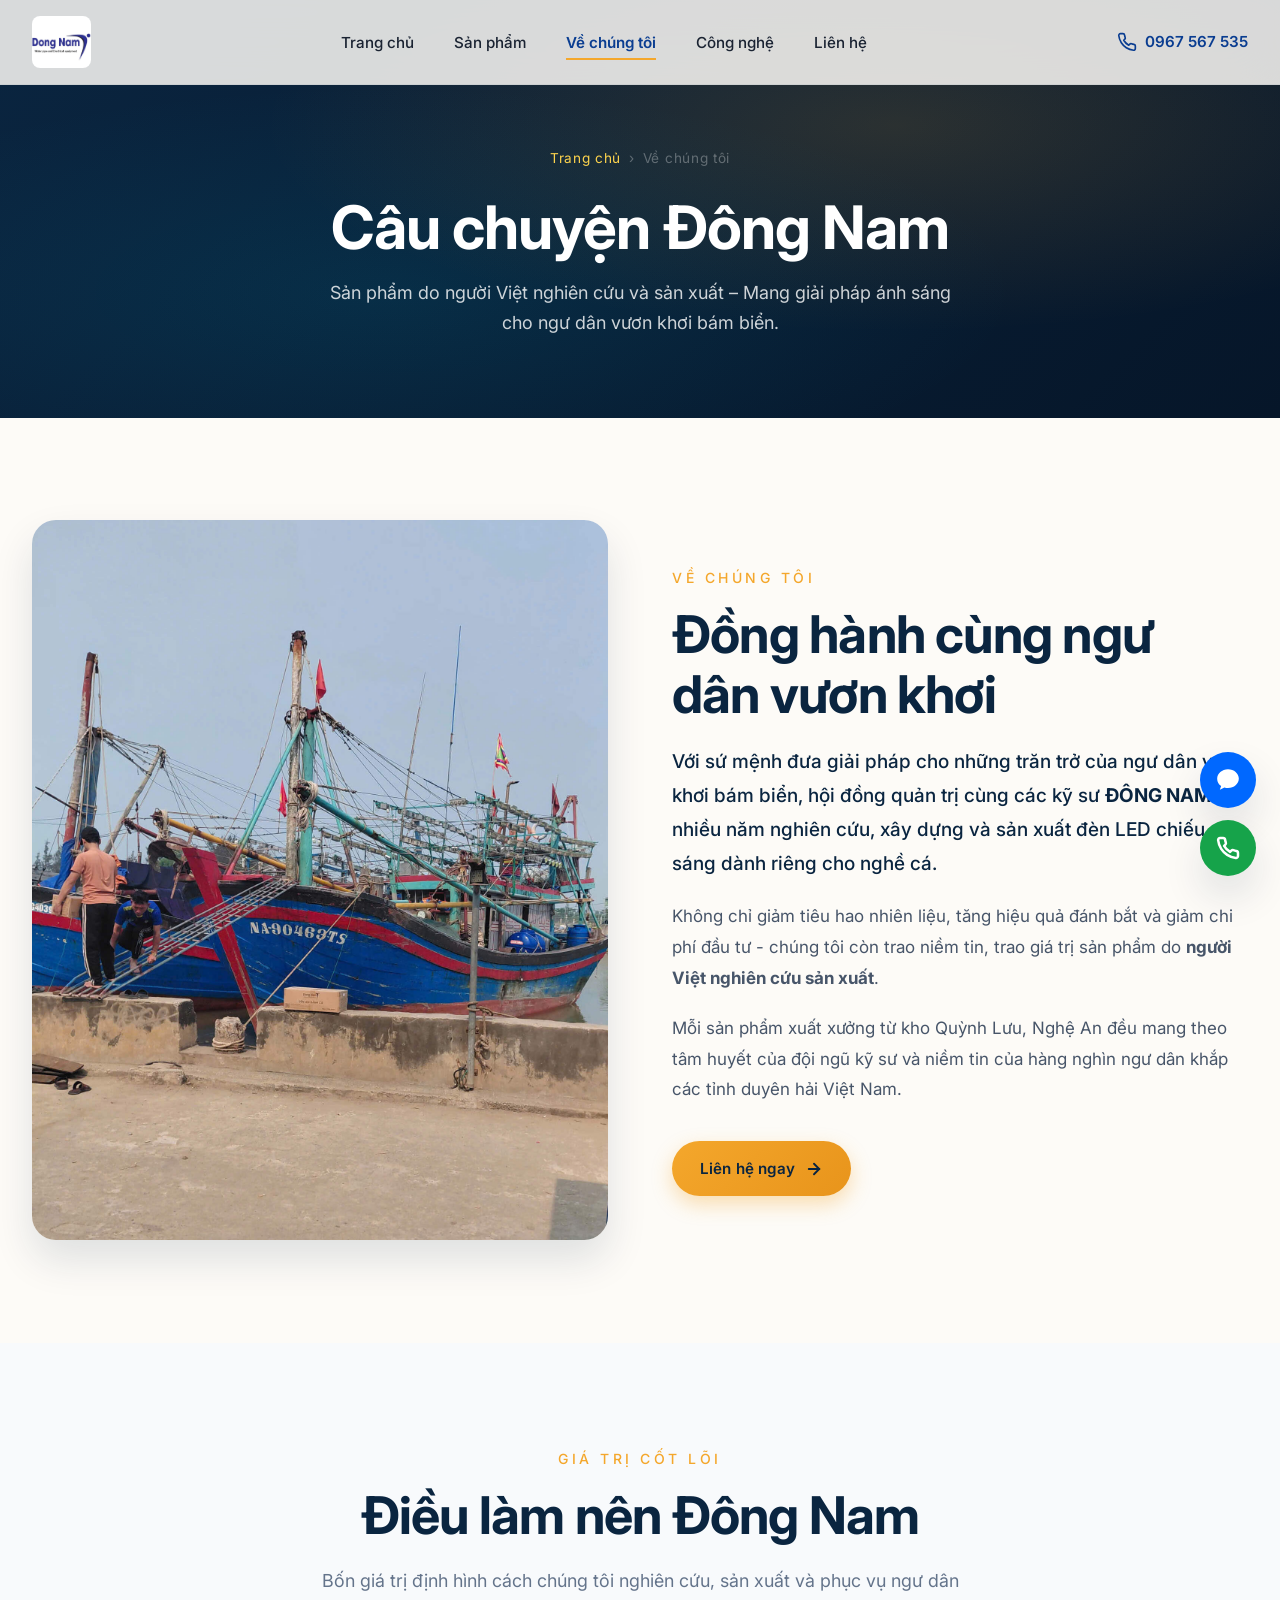
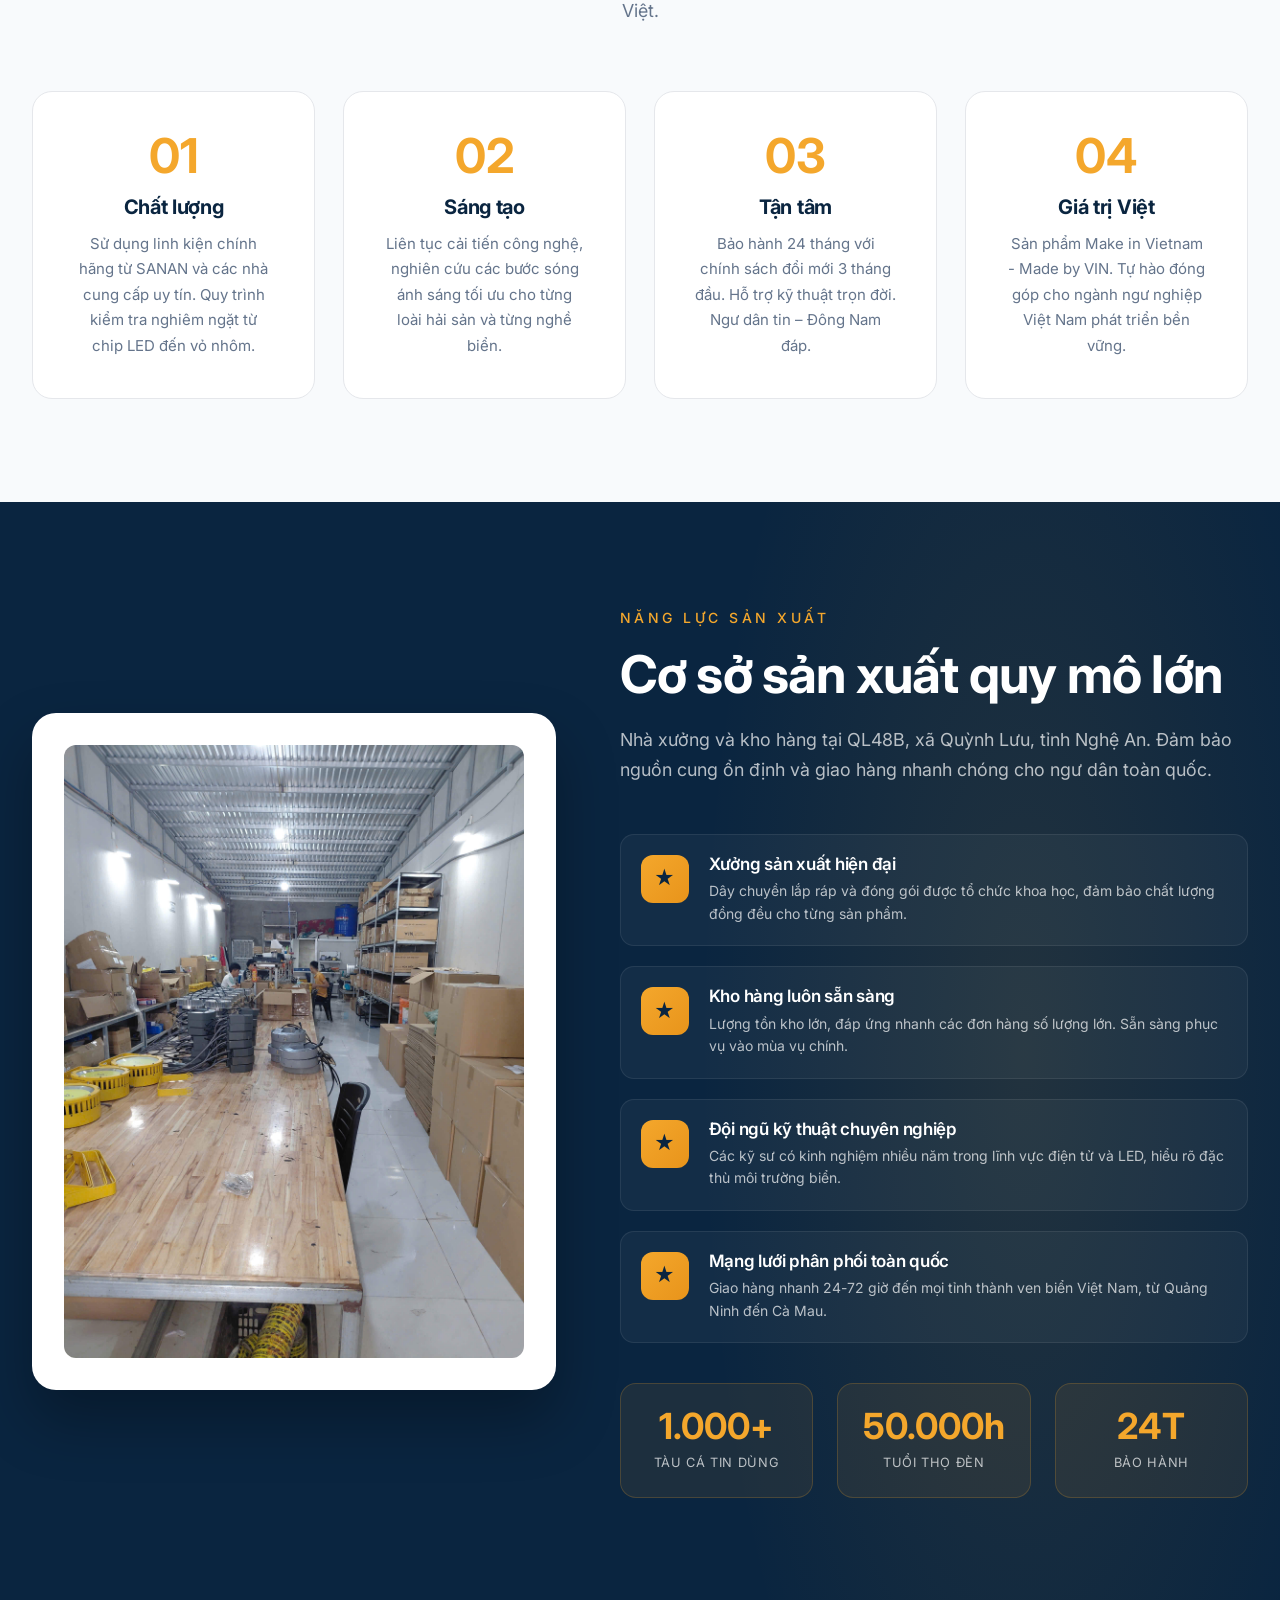
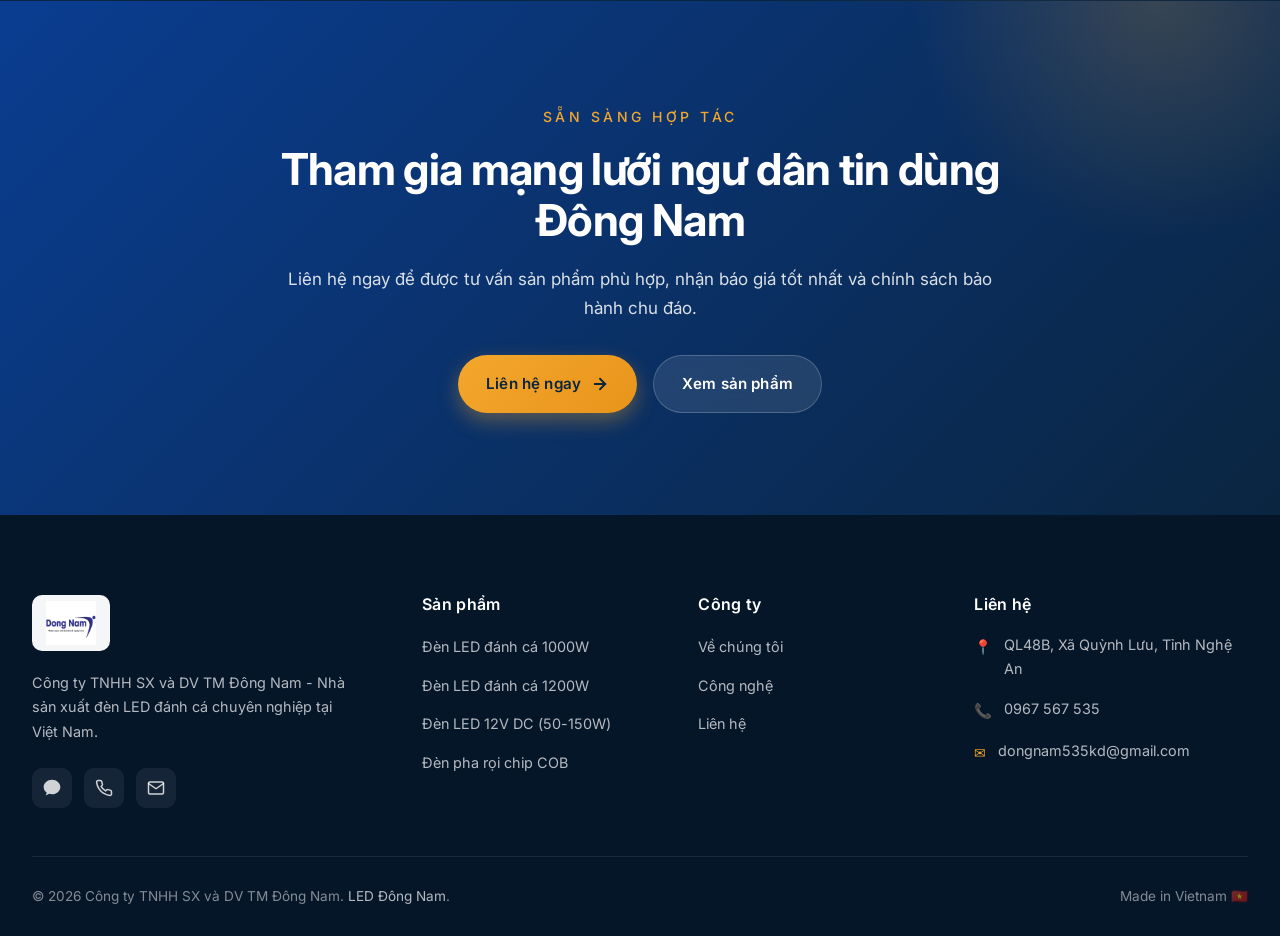
==== about/index.html @ 9d68c38a "update imgs" ====
<!doctype html>
<html lang="vi">
  <head>
    <meta charset="UTF-8" />
    <meta name="viewport" content="width=device-width, initial-scale=1.0" />

    <title>Về Đông Nam | Công Ty SX Đèn LED Đánh Cá Hàng Đầu Việt Nam</title>
    <meta
      name="description"
      content="Công ty TNHH SX và DV TM Đông Nam - Hơn nhiều năm sản xuất đèn LED đánh cá tại Quỳnh Lưu, Nghệ An. Sứ mệnh đồng hành cùng ngư dân Việt vươn khơi bám biển. Sản phẩm Made in Vietnam."
    />
    <meta
      name="keywords"
      content="công ty đông nam, đèn led đánh cá Nghệ An, nhà sản xuất đèn led tàu cá, đèn led made in vietnam, công ty SX đèn LED ngư dân"
    />
    <meta name="robots" content="index, follow" />
    <link rel="canonical" href="https://leddanhcadongnam.com/about/" />

    <meta property="og:type" content="website" />
    <meta property="og:url" content="https://leddanhcadongnam.com/about/" />
    <meta
      property="og:title"
      content="Về Đông Nam | Công Ty SX Đèn LED Đánh Cá Hàng Đầu Việt Nam"
    />
    <meta
      property="og:description"
      content="Sản phẩm đèn LED đánh cá do người Việt nghiên cứu và sản xuất - Đồng hành ngư dân vươn khơi."
    />
    <meta
      property="og:image"
      content="https://leddanhcadongnam.com/assets/images/xuong-san-xuat.jpg"
    />

    <meta name="theme-color" content="#0a2540" />
    <link rel="icon" type="image/svg+xml" href="/assets/images/favicon.svg" />

    <link rel="preconnect" href="https://fonts.googleapis.com" />
    <link rel="preconnect" href="https://fonts.gstatic.com" crossorigin />
    <link
      href="https://fonts.googleapis.com/css2?family=Inter:ital,opsz,wght@0,14..32,100..900;1,14..32,100..900&display=swap"
      rel="stylesheet"
    />
    <link rel="stylesheet" href="/assets/css/style.css" />

    <script type="application/ld+json">
      {
        "@context": "https://schema.org",
        "@type": "AboutPage",
        "name": "Về Đông Nam LED",
        "description": "Công ty TNHH SX và DV TM Đông Nam chuyên sản xuất đèn LED đánh cá tại Quỳnh Lưu, Nghệ An, Việt Nam."
      }
    </script>
  </head>
  <body>
    <header class="site-header">
      <div class="container">
        <nav class="nav-wrapper" aria-label="Điều hướng chính">
          <a href="/" class="logo" aria-label="Đông Nam LED - Trang chủ">
            <img src="/assets/images/logo.jpg" alt="Logo Đông Nam LED" />
          </a>
          <ul class="nav-menu">
            <li><a href="/">Trang chủ</a></li>
            <li><a href="/products/">Sản phẩm</a></li>
            <li><a href="/about/" class="active">Về chúng tôi</a></li>
            <li><a href="/#cong-nghe">Công nghệ</a></li>
            <li><a href="/contact/">Liên hệ</a></li>
          </ul>
          <div class="nav-cta">
            <a href="tel:0967567535" class="phone-link">
              <svg
                width="20"
                height="20"
                viewBox="0 0 24 24"
                fill="none"
                stroke="currentColor"
                stroke-width="2"
                stroke-linecap="round"
                stroke-linejoin="round"
              >
                <path
                  d="M22 16.92v3a2 2 0 0 1-2.18 2 19.79 19.79 0 0 1-8.63-3.07 19.5 19.5 0 0 1-6-6 19.79 19.79 0 0 1-3.07-8.67A2 2 0 0 1 4.11 2h3a2 2 0 0 1 2 1.72 12.84 12.84 0 0 0 .7 2.81 2 2 0 0 1-.45 2.11L8.09 9.91a16 16 0 0 0 6 6l1.27-1.27a2 2 0 0 1 2.11-.45 12.84 12.84 0 0 0 2.81.7A2 2 0 0 1 22 16.92z"
                />
              </svg>
              <span>0967 567 535</span>
            </a>
            <button
              class="menu-toggle"
              aria-label="Mở menu"
              aria-expanded="false"
            >
              <svg
                width="22"
                height="22"
                viewBox="0 0 24 24"
                fill="none"
                stroke="currentColor"
                stroke-width="2.5"
                stroke-linecap="round"
              >
                <line x1="3" y1="6" x2="21" y2="6" />
                <line x1="3" y1="12" x2="21" y2="12" />
                <line x1="3" y1="18" x2="21" y2="18" />
              </svg>
            </button>
          </div>
        </nav>
      </div>
    </header>

    <section class="page-header">
      <div class="container">
        <div class="page-header-content">
          <div class="breadcrumb">
            <a href="/">Trang chủ</a>
            <span>›</span>
            <span>Về chúng tôi</span>
          </div>
          <h1>Câu chuyện Đông Nam</h1>
          <p>
            Sản phẩm do người Việt nghiên cứu và sản xuất – Mang giải pháp ánh
            sáng cho ngư dân vươn khơi bám biển.
          </p>
        </div>
      </div>
    </section>

    <section class="about-intro">
      <div class="container">
        <div class="about-intro-grid">
          <div class="about-intro-image fade-in">
            <img
              src="/assets/images/hop-san-pham.jpg"
              alt="Xưởng sản xuất đèn LED Đông Nam tại Nghệ An"
              width="680"
              height="510"
              loading="lazy"
              decoding="async"
            />
          </div>
          <div class="about-intro-content fade-in">
            <span class="eyebrow">Về chúng tôi</span>
            <h2 class="section-title">Đồng hành cùng ngư dân vươn khơi</h2>
            <p>
              Với sứ mệnh đưa giải pháp cho những trăn trở của ngư dân vươn khơi
              bám biển, hội đồng quản trị cùng các kỹ sư
              <strong>ĐÔNG NAM</strong> đã nhiều năm nghiên cứu, xây dựng và sản
              xuất đèn LED chiếu sáng dành riêng cho nghề cá.
            </p>
            <p>
              Không chỉ giảm tiêu hao nhiên liệu, tăng hiệu quả đánh bắt và giảm
              chi phí đầu tư - chúng tôi còn trao niềm tin, trao giá trị sản
              phẩm do <strong>người Việt nghiên cứu sản xuất</strong>.
            </p>
            <p>
              Mỗi sản phẩm xuất xưởng từ kho Quỳnh Lưu, Nghệ An đều mang theo
              tâm huyết của đội ngũ kỹ sư và niềm tin của hàng nghìn ngư dân
              khắp các tỉnh duyên hải Việt Nam.
            </p>
            <a
              href="/contact/"
              class="btn btn-primary"
              style="margin-top: 1rem"
            >
              Liên hệ ngay
              <svg
                class="arrow"
                width="18"
                height="18"
                viewBox="0 0 24 24"
                fill="none"
                stroke="currentColor"
                stroke-width="2.5"
                stroke-linecap="round"
              >
                <line x1="5" y1="12" x2="19" y2="12" />
                <polyline points="12 5 19 12 12 19" />
              </svg>
            </a>
          </div>
        </div>
      </div>
    </section>

    <section class="values-section">
      <div class="container">
        <div class="features-header fade-in">
          <span class="eyebrow">Giá trị cốt lõi</span>
          <h2 class="section-title">Điều làm nên Đông Nam</h2>
          <p class="section-subtitle">
            Bốn giá trị định hình cách chúng tôi nghiên cứu, sản xuất và phục vụ
            ngư dân Việt.
          </p>
        </div>

        <div class="values-grid">
          <div class="value-card fade-in">
            <div class="value-number">01</div>
            <h3>Chất lượng</h3>
            <p>
              Sử dụng linh kiện chính hãng từ SANAN và các nhà cung cấp uy tín.
              Quy trình kiểm tra nghiêm ngặt từ chip LED đến vỏ nhôm.
            </p>
          </div>
          <div class="value-card fade-in">
            <div class="value-number">02</div>
            <h3>Sáng tạo</h3>
            <p>
              Liên tục cải tiến công nghệ, nghiên cứu các bước sóng ánh sáng tối
              ưu cho từng loài hải sản và từng nghề biển.
            </p>
          </div>
          <div class="value-card fade-in">
            <div class="value-number">03</div>
            <h3>Tận tâm</h3>
            <p>
              Bảo hành 24 tháng với chính sách đổi mới 3 tháng đầu. Hỗ trợ kỹ
              thuật trọn đời. Ngư dân tin – Đông Nam đáp.
            </p>
          </div>
          <div class="value-card fade-in">
            <div class="value-number">04</div>
            <h3>Giá trị Việt</h3>
            <p>
              Sản phẩm Make in Vietnam - Made by VIN. Tự hào đóng góp cho ngành
              ngư nghiệp Việt Nam phát triển bền vững.
            </p>
          </div>
        </div>
      </div>
    </section>

    <section class="tech-section">
      <div class="container">
        <div class="tech-grid">
          <div class="tech-image fade-in">
            <img
              src="/assets/images/kho-hang.jpg"
              alt="Kho hàng đèn LED đánh cá Đông Nam"
              width="680"
              height="510"
              loading="lazy"
              decoding="async"
            />
          </div>
          <div class="fade-in">
            <span class="eyebrow">Năng lực sản xuất</span>
            <h2 class="section-title">Cơ sở sản xuất quy mô lớn</h2>
            <p class="section-subtitle" style="color: rgba(255, 255, 255, 0.7)">
              Nhà xưởng và kho hàng tại QL48B, xã Quỳnh Lưu, tỉnh Nghệ An. Đảm
              bảo nguồn cung ổn định và giao hàng nhanh chóng cho ngư dân toàn
              quốc.
            </p>

            <div class="tech-features">
              <div class="tech-feature">
                <div class="tech-feature-number">★</div>
                <div>
                  <h3>Xưởng sản xuất hiện đại</h3>
                  <p>
                    Dây chuyền lắp ráp và đóng gói được tổ chức khoa học, đảm
                    bảo chất lượng đồng đều cho từng sản phẩm.
                  </p>
                </div>
              </div>
              <div class="tech-feature">
                <div class="tech-feature-number">★</div>
                <div>
                  <h3>Kho hàng luôn sẵn sàng</h3>
                  <p>
                    Lượng tồn kho lớn, đáp ứng nhanh các đơn hàng số lượng lớn.
                    Sẵn sàng phục vụ vào mùa vụ chính.
                  </p>
                </div>
              </div>
              <div class="tech-feature">
                <div class="tech-feature-number">★</div>
                <div>
                  <h3>Đội ngũ kỹ thuật chuyên nghiệp</h3>
                  <p>
                    Các kỹ sư có kinh nghiệm nhiều năm trong lĩnh vực điện tử và
                    LED, hiểu rõ đặc thù môi trường biển.
                  </p>
                </div>
              </div>
              <div class="tech-feature">
                <div class="tech-feature-number">★</div>
                <div>
                  <h3>Mạng lưới phân phối toàn quốc</h3>
                  <p>
                    Giao hàng nhanh 24-72 giờ đến mọi tỉnh thành ven biển Việt
                    Nam, từ Quảng Ninh đến Cà Mau.
                  </p>
                </div>
              </div>
            </div>

            <div class="mfg-stats">
              <div class="mfg-stat">
                <div class="mfg-stat-value">1.000+</div>
                <div class="mfg-stat-label">Tàu cá tin dùng</div>
              </div>
              <div class="mfg-stat">
                <div class="mfg-stat-value">50.000h</div>
                <div class="mfg-stat-label">Tuổi thọ đèn</div>
              </div>
              <div class="mfg-stat">
                <div class="mfg-stat-value">24T</div>
                <div class="mfg-stat-label">Bảo hành</div>
              </div>
            </div>
          </div>
        </div>
      </div>
    </section>

    <section class="cta-banner">
      <div class="container">
        <div class="cta-content fade-in">
          <span class="eyebrow">Sẵn sàng hợp tác</span>
          <h2>Tham gia mạng lưới ngư dân tin dùng Đông Nam</h2>
          <p>
            Liên hệ ngay để được tư vấn sản phẩm phù hợp, nhận báo giá tốt nhất
            và chính sách bảo hành chu đáo.
          </p>
          <div class="cta-buttons">
            <a href="/contact/" class="btn btn-primary">
              Liên hệ ngay
              <svg
                class="arrow"
                width="18"
                height="18"
                viewBox="0 0 24 24"
                fill="none"
                stroke="currentColor"
                stroke-width="2.5"
                stroke-linecap="round"
              >
                <line x1="5" y1="12" x2="19" y2="12" />
                <polyline points="12 5 19 12 12 19" />
              </svg>
            </a>
            <a href="/products/" class="btn btn-ghost"> Xem sản phẩm </a>
          </div>
        </div>
      </div>
    </section>

    <footer class="site-footer">
      <div class="container">
        <div class="footer-grid">
          <div class="footer-brand">
            <img
              src="/assets/images/logo.jpg"
              alt="Logo Đông Nam LED"
              width="160"
              height="56"
              loading="lazy"
              decoding="async"
            />
            <p>
              Công ty TNHH SX và DV TM Đông Nam - Nhà sản xuất đèn LED đánh cá
              chuyên nghiệp tại Việt Nam.
            </p>
            <div class="social-links">
              <a
                href="https://zalo.me/0967567535"
                target="_blank"
                rel="noopener"
                class="social-link"
                aria-label="Zalo"
              >
                <svg
                  width="20"
                  height="20"
                  viewBox="0 0 24 24"
                  fill="currentColor"
                >
                  <path
                    d="M12 2C6.48 2 2 5.94 2 10.8c0 2.74 1.43 5.18 3.66 6.82L4.5 21l4.16-2.04c1.04.32 2.18.5 3.34.5 5.52 0 10-3.94 10-8.8C22 5.94 17.52 2 12 2z"
                  />
                </svg>
              </a>
              <a
                href="tel:0967567535"
                class="social-link"
                aria-label="Điện thoại"
              >
                <svg
                  width="18"
                  height="18"
                  viewBox="0 0 24 24"
                  fill="none"
                  stroke="currentColor"
                  stroke-width="2"
                  stroke-linecap="round"
                  stroke-linejoin="round"
                >
                  <path
                    d="M22 16.92v3a2 2 0 0 1-2.18 2 19.79 19.79 0 0 1-8.63-3.07 19.5 19.5 0 0 1-6-6 19.79 19.79 0 0 1-3.07-8.67A2 2 0 0 1 4.11 2h3a2 2 0 0 1 2 1.72 12.84 12.84 0 0 0 .7 2.81 2 2 0 0 1-.45 2.11L8.09 9.91a16 16 0 0 0 6 6l1.27-1.27a2 2 0 0 1 2.11-.45 12.84 12.84 0 0 0 2.81.7A2 2 0 0 1 22 16.92z"
                  />
                </svg>
              </a>
              <a
                href="mailto:dongnam535kd@gmail.com"
                class="social-link"
                aria-label="Email"
              >
                <svg
                  width="18"
                  height="18"
                  viewBox="0 0 24 24"
                  fill="none"
                  stroke="currentColor"
                  stroke-width="2"
                  stroke-linecap="round"
                  stroke-linejoin="round"
                >
                  <path
                    d="M4 4h16c1.1 0 2 .9 2 2v12c0 1.1-.9 2-2 2H4c-1.1 0-2-.9-2-2V6c0-1.1.9-2 2-2z"
                  />
                  <polyline points="22,6 12,13 2,6" />
                </svg>
              </a>
            </div>
          </div>
          <div class="footer-column">
            <h3>Sản phẩm</h3>
            <ul>
              <li><a href="/products/">Đèn LED đánh cá 1000W</a></li>
              <li><a href="/products/">Đèn LED đánh cá 1200W</a></li>
              <li><a href="/products/">Đèn LED 12V DC (50-150W)</a></li>
              <li><a href="/products/">Đèn pha rọi chip COB</a></li>
            </ul>
          </div>
          <div class="footer-column">
            <h3>Công ty</h3>
            <ul>
              <li><a href="/about/">Về chúng tôi</a></li>
              <li><a href="/#cong-nghe">Công nghệ</a></li>
              <li><a href="/contact/">Liên hệ</a></li>
            </ul>
          </div>
          <div class="footer-column">
            <h3>Liên hệ</h3>
            <div class="contact-item">
              <span class="contact-icon">📍</span
              ><span>QL48B, Xã Quỳnh Lưu, Tỉnh Nghệ An</span>
            </div>
            <div class="contact-item">
              <span class="contact-icon">📞</span
              ><a href="tel:0967567535">0967 567 535</a>
            </div>
            <div class="contact-item">
              <span class="contact-icon">✉</span
              ><a href="mailto:dongnam535kd@gmail.com"
                >dongnam535kd@gmail.com</a
              >
            </div>
          </div>
        </div>
        <div class="footer-bottom">
          <div>
            © 2026 Công ty TNHH SX và DV TM Đông Nam.
            <a href="/">LED Đông Nam</a>.
          </div>
          <div>Made in Vietnam 🇻🇳</div>
        </div>
      </div>
    </footer>

    <div class="float-actions">
      <a
        href="https://zalo.me/0967567535"
        target="_blank"
        rel="noopener"
        class="float-btn zalo"
        aria-label="Chat Zalo"
      >
        <svg width="26" height="26" viewBox="0 0 24 24" fill="currentColor">
          <path
            d="M12 2C6.48 2 2 5.94 2 10.8c0 2.74 1.43 5.18 3.66 6.82L4.5 21l4.16-2.04c1.04.32 2.18.5 3.34.5 5.52 0 10-3.94 10-8.8C22 5.94 17.52 2 12 2z"
          />
        </svg>
      </a>
      <a href="tel:0967567535" class="float-btn phone" aria-label="Gọi điện">
        <svg
          width="24"
          height="24"
          viewBox="0 0 24 24"
          fill="none"
          stroke="currentColor"
          stroke-width="2.5"
          stroke-linecap="round"
          stroke-linejoin="round"
        >
          <path
            d="M22 16.92v3a2 2 0 0 1-2.18 2 19.79 19.79 0 0 1-8.63-3.07 19.5 19.5 0 0 1-6-6 19.79 19.79 0 0 1-3.07-8.67A2 2 0 0 1 4.11 2h3a2 2 0 0 1 2 1.72 12.84 12.84 0 0 0 .7 2.81 2 2 0 0 1-.45 2.11L8.09 9.91a16 16 0 0 0 6 6l1.27-1.27a2 2 0 0 1 2.11-.45 12.84 12.84 0 0 0 2.81.7A2 2 0 0 1 22 16.92z"
          />
        </svg>
      </a>
    </div>

    <script src="/assets/js/main.js" defer></script>
  </body>
</html>
---- assets/css/style.css ----
:root {
  /* Brand Colors - Inspired by deep sea & fishing lights */
  --color-navy: #0a2540;
  --color-navy-dark: #061629;
  --color-ocean: #0a3d91;
  --color-ocean-light: #1a5fc7;
  --color-cyan: #00b4d8;
  --color-gold: #f4a72c;
  --color-gold-light: #fcd34d;
  --color-led-yellow: #fff5b0;
  --color-white: #ffffff;
  --color-cream: #fdfbf7;
  --color-gray-50: #f8fafc;
  --color-gray-100: #f1f5f9;
  --color-gray-200: #e2e8f0;
  --color-gray-400: #94a3b8;
  --color-gray-600: #475569;
  --color-gray-800: #1e293b;
  --color-text: #1a2332;
  --color-muted: #64748b;
  --color-border: #e5e7eb;

  /* Spacing */
  --container-max: 1280px;
  --section-pad-y: clamp(4rem, 8vw, 7rem);

  /* Shadows */
  --shadow-sm: 0 1px 2px rgba(10, 37, 64, 0.05);
  --shadow-md: 0 4px 12px rgba(10, 37, 64, 0.08);
  --shadow-lg: 0 20px 40px rgba(10, 37, 64, 0.12);
  --shadow-glow: 0 0 60px rgba(244, 167, 44, 0.25);

  /* Transitions */
  --ease: cubic-bezier(0.4, 0, 0.2, 1);
  --ease-out: cubic-bezier(0.16, 1, 0.3, 1);
}

/* ========================================
   RESET & BASE
   ======================================== */
*,
*::before,
*::after {
  box-sizing: border-box;
  margin: 0;
  padding: 0;
}

html {
  scroll-behavior: smooth;
  -webkit-text-size-adjust: 100%;
}

body {
  font-family: "inter", sans-serif;
  font-size: 16px;
  line-height: 1.65;
  text-rendering: optimizeSpeed;
  color: var(--color-text);
  background: var(--color-cream);
  overflow-x: hidden;
  -webkit-font-smoothing: antialiased;
  -moz-osx-font-smoothing: grayscale;
}

img {
  max-width: 100%;
  height: auto;
  display: block;
}

a {
  color: inherit;
  text-decoration: none;
  transition: color 0.25s var(--ease);
}

button {
  font-family: inherit;
  cursor: pointer;
  border: none;
  background: none;
}

/* ========================================
   TYPOGRAPHY
   ======================================== */
h1,
h2,
h3,
h4,
h5,
h6 {
  font-family: "inter", sans-serif;
  font-weight: 700;
  line-height: 1.15;
  letter-spacing: -0.015em;
  color: var(--color-navy);
}

.eyebrow {
  font-family: "inter", sans-serif;
  font-size: 0.875rem;
  letter-spacing: 0.25em;
  text-transform: uppercase;
  color: var(--color-gold);
  font-weight: 500;
  margin-bottom: 1rem;
  display: inline-block;
}

.section-title {
  font-size: clamp(2rem, 4.5vw, 3.25rem);
  margin-bottom: 1.25rem;
}

.section-subtitle {
  font-size: clamp(1rem, 1.4vw, 1.125rem);
  color: var(--color-muted);
  max-width: 640px;
  margin-bottom: 3rem;
  line-height: 1.7;
}

/* ========================================
   LAYOUT
   ======================================== */
.container {
  width: 100%;
  max-width: var(--container-max);
  margin: 0 auto;
  padding: 0 clamp(1rem, 4vw, 2rem);
}

section {
  padding: var(--section-pad-y) 0;
  position: relative;
}

/* ========================================
   BUTTONS
   ======================================== */
.btn {
  display: inline-flex;
  align-items: center;
  gap: 0.625rem;
  padding: 0.95rem 1.75rem;
  border-radius: 999px;
  font-weight: 600;
  font-size: 0.95rem;
  letter-spacing: 0.01em;
  transition: all 0.3s var(--ease);
  position: relative;
  overflow: hidden;
  white-space: nowrap;
}

.btn-primary {
  background: linear-gradient(135deg, var(--color-gold) 0%, #e8941b 100%);
  color: var(--color-navy);
  box-shadow: 0 8px 20px rgba(244, 167, 44, 0.35);
}

.btn-primary:hover {
  transform: translateY(-2px);
  box-shadow: 0 12px 28px rgba(244, 167, 44, 0.45);
}

.btn-secondary {
  background: transparent;
  color: var(--color-navy);
  border: 2px solid var(--color-navy);
}

.btn-secondary:hover {
  background: var(--color-navy);
  color: var(--color-white);
}

.btn-ghost {
  background: rgba(255, 255, 255, 0.1);
  color: var(--color-white);
  backdrop-filter: blur(10px);
  border: 1px solid rgba(255, 255, 255, 0.2);
}

.btn-ghost:hover {
  background: rgba(255, 255, 255, 0.2);
}

.btn .arrow {
  transition: transform 0.3s var(--ease);
}

.btn:hover .arrow {
  transform: translateX(4px);
}

/* ========================================
   HEADER / NAVIGATION
   ======================================== */
.site-header {
  position: fixed;
  top: 0;
  left: 0;
  right: 0;
  z-index: 100;
  background: rgba(253, 251, 247, 0.85);
  backdrop-filter: blur(20px);
  -webkit-backdrop-filter: blur(20px);
  border-bottom: 1px solid rgba(10, 37, 64, 0.06);
  transition: all 0.3s var(--ease);
}

.site-header.scrolled {
  background: rgba(253, 251, 247, 0.95);
  box-shadow: var(--shadow-sm);
}

.nav-wrapper {
  display: flex;
  align-items: center;
  justify-content: space-between;
  padding: 1rem 0;
  gap: 2rem;
}

.logo {
  display: flex;
  align-items: center;
  gap: 0.75rem;
  text-decoration: none;
  flex-shrink: 0;
}

.logo img {
  height: 52px;
  width: auto;
  border-radius: 8px;
  object-fit: contain;
  display: block;
}

.nav-menu {
  display: flex;
  align-items: center;
  gap: 2.5rem;
  list-style: none;
}

.nav-menu a {
  font-size: 0.95rem;
  font-weight: 500;
  color: var(--color-text);
  position: relative;
  padding: 0.5rem 0;
}

.nav-menu a::after {
  content: "";
  position: absolute;
  bottom: 0;
  left: 0;
  right: 0;
  height: 2px;
  background: var(--color-gold);
  transform: scaleX(0);
  transform-origin: left;
  transition: transform 0.3s var(--ease);
}

.nav-menu a:hover::after,
.nav-menu a.active::after {
  transform: scaleX(1);
}

.nav-menu a.active {
  color: var(--color-ocean);
  font-weight: 600;
}

.nav-cta {
  display: flex;
  align-items: center;
  gap: 1rem;
}

.phone-link {
  display: inline-flex;
  align-items: center;
  gap: 0.5rem;
  font-weight: 600;
  color: var(--color-ocean);
  font-size: 0.95rem;
}

.phone-link:hover {
  color: var(--color-gold);
}

.menu-toggle {
  display: none;
  width: 44px;
  height: 44px;
  border-radius: 8px;
  background: var(--color-navy);
  color: var(--color-white);
  align-items: center;
  justify-content: center;
}

/* ========================================
   HERO SECTION
   ======================================== */
.hero {
  position: relative;
  min-height: 100vh;
  display: flex;
  align-items: center;
  padding-top: 6rem;
  padding-bottom: 4rem;
  background: linear-gradient(
    135deg,
    var(--color-navy) 0%,
    var(--color-navy-dark) 50%,
    #020816 100%
  );
  color: var(--color-white);
  overflow: hidden;
}

.hero::before {
  content: "";
  position: absolute;
  inset: 0;
  background:
    radial-gradient(
      ellipse at 80% 20%,
      rgba(244, 167, 44, 0.18) 0%,
      transparent 50%
    ),
    radial-gradient(
      ellipse at 20% 80%,
      rgba(0, 180, 216, 0.15) 0%,
      transparent 50%
    );
  pointer-events: none;
}

.hero::after {
  content: "";
  position: absolute;
  inset: 0;
  background-image: url("data:image/svg+xml,%3Csvg xmlns='http://www.w3.org/2000/svg' width='100' height='100' viewBox='0 0 100 100'%3E%3Cg fill-opacity='0.04'%3E%3Ccircle cx='50' cy='50' r='1' fill='%23ffffff'/%3E%3C/g%3E%3C/svg%3E");
  pointer-events: none;
}

.hero-grid {
  position: relative;
  z-index: 2;
  display: grid;
  grid-template-columns: 1.1fr 1fr;
  gap: 4rem;
  align-items: center;
}

.hero-content .eyebrow {
  color: var(--color-gold-light);
}

.hero-title {
  font-size: clamp(2.5rem, 5.5vw, 4.5rem);
  color: var(--color-white);
  line-height: 1.05;
  margin-bottom: 1.5rem;
  letter-spacing: -0.02em;
}

.hero-title .highlight {
  color: var(--color-gold);
  font-style: italic;
  position: relative;
  display: inline-block;
}

.hero-title .highlight::after {
  content: "";
  position: absolute;
  left: 0;
  right: 0;
  bottom: 0.1em;
  height: 0.15em;
  background: rgba(244, 167, 44, 0.3);
  z-index: -1;
}

.hero-description {
  font-size: 1.125rem;
  color: rgba(255, 255, 255, 0.8);
  margin-bottom: 2.5rem;
  max-width: 540px;
  line-height: 1.7;
}

.hero-cta {
  display: flex;
  gap: 1rem;
  flex-wrap: wrap;
  margin-bottom: 3rem;
}

.hero-stats {
  display: grid;
  grid-template-columns: repeat(3, 1fr);
  gap: 2rem;
  padding-top: 2rem;
  border-top: 1px solid rgba(255, 255, 255, 0.12);
}

.stat-value {
  font-family: "inter", sans-serif;
  font-size: clamp(1.75rem, 3vw, 2.5rem);
  font-weight: 700;
  color: var(--color-gold);
  line-height: 1;
  margin-bottom: 0.375rem;
}

.stat-label {
  font-size: 0.825rem;
  color: rgba(255, 255, 255, 0.65);
  letter-spacing: 0.05em;
  text-transform: uppercase;
}

.hero-visual {
  position: relative;
  aspect-ratio: 4 / 5;
  border-radius: 24px;
  overflow: hidden;
  box-shadow: 0 40px 80px rgba(0, 0, 0, 0.4);
}

.hero-visual img {
  width: 100%;
  height: 100%;
  object-fit: cover;
  filter: contrast(1.05) saturate(1.1);
}

.hero-visual::after {
  content: "";
  position: absolute;
  inset: 0;
  background: linear-gradient(
    180deg,
    transparent 50%,
    rgba(10, 22, 41, 0.7) 100%
  );
  pointer-events: none;
}

.hero-badge {
  position: absolute;
  bottom: 1.5rem;
  left: 1.5rem;
  right: 1.5rem;
  z-index: 3;
  background: rgba(255, 255, 255, 0.95);
  backdrop-filter: blur(20px);
  padding: 1rem 1.25rem;
  border-radius: 14px;
  display: flex;
  align-items: center;
  gap: 0.875rem;
}

.hero-badge-icon {
  width: 44px;
  height: 44px;
  background: linear-gradient(135deg, var(--color-gold), #e8941b);
  border-radius: 10px;
  display: flex;
  align-items: center;
  justify-content: center;
  flex-shrink: 0;
  font-size: 1.25rem;
}

.hero-badge-text strong {
  display: block;
  color: var(--color-navy);
  font-size: 0.9rem;
  margin-bottom: 0.125rem;
}

.hero-badge-text span {
  font-size: 0.8rem;
  color: var(--color-muted);
}

/* Scroll Indicator */
.scroll-indicator {
  position: absolute;
  bottom: 2rem;
  left: 50%;
  transform: translateX(-50%);
  color: rgba(255, 255, 255, 0.5);
  font-size: 0.75rem;
  letter-spacing: 0.2em;
  text-transform: uppercase;
  z-index: 3;
  animation: bob 2s ease-in-out infinite;
}

@keyframes bob {
  0%,
  100% {
    transform: translate(-50%, 0);
  }
  50% {
    transform: translate(-50%, -8px);
  }
}

/* ========================================
   FEATURES SECTION
   ======================================== */
.features {
  background: var(--color-cream);
  position: relative;
}

.features-header {
  text-align: center;
  max-width: 720px;
  margin: 0 auto 4rem;
}

.features-header .section-subtitle {
  margin-left: auto;
  margin-right: auto;
}

.features-grid {
  display: grid;
  grid-template-columns: repeat(auto-fit, minmax(280px, 1fr));
  gap: 1.5rem;
}

.feature-card {
  background: var(--color-white);
  padding: 2.5rem 2rem;
  border-radius: 20px;
  border: 1px solid var(--color-border);
  position: relative;
  overflow: hidden;
  transition: all 0.4s var(--ease);
}

.feature-card::before {
  content: "";
  position: absolute;
  top: 0;
  left: 0;
  width: 100%;
  height: 4px;
  background: linear-gradient(90deg, var(--color-gold), var(--color-ocean));
  transform: scaleX(0);
  transform-origin: left;
  transition: transform 0.5s var(--ease);
}

.feature-card:hover {
  transform: translateY(-6px);
  box-shadow: var(--shadow-lg);
  border-color: transparent;
}

.feature-card:hover::before {
  transform: scaleX(1);
}

.feature-icon {
  width: 64px;
  height: 64px;
  border-radius: 16px;
  background: linear-gradient(
    135deg,
    rgba(244, 167, 44, 0.12),
    rgba(10, 61, 145, 0.08)
  );
  display: flex;
  align-items: center;
  justify-content: center;
  margin-bottom: 1.5rem;
  font-size: 1.75rem;
}

.feature-card h3 {
  font-size: 1.375rem;
  margin-bottom: 0.75rem;
}

.feature-card p {
  color: var(--color-muted);
  font-size: 0.95rem;
  line-height: 1.7;
}

/* ========================================
   PRODUCTS SECTION
   ======================================== */
.products-section {
  background: linear-gradient(
    180deg,
    var(--color-cream) 0%,
    var(--color-gray-50) 100%
  );
}

.section-header {
  display: flex;
  justify-content: space-between;
  align-items: end;
  margin-bottom: 3.5rem;
  gap: 2rem;
  flex-wrap: wrap;
}

.section-header-content {
  max-width: 600px;
}

.products-grid {
  display: grid;
  grid-template-columns: repeat(auto-fit, minmax(300px, 1fr));
  gap: 1.75rem;
}

.product-card {
  background: var(--color-white);
  border-radius: 20px;
  overflow: hidden;
  transition: all 0.4s var(--ease);
  border: 1px solid var(--color-border);
  display: flex;
  flex-direction: column;
}

.product-card:hover {
  transform: translateY(-6px);
  box-shadow: var(--shadow-lg);
}

.product-image {
  aspect-ratio: 4 / 3;
  overflow: hidden;
  position: relative;
  background: linear-gradient(135deg, #1e293b, #0a2540);
}

.product-image img {
  width: 100%;
  height: 100%;
  object-fit: cover;
  transition: transform 0.6s var(--ease);
}

.product-card:hover .product-image img {
  transform: scale(1.08);
}

.product-tag {
  position: absolute;
  top: 1rem;
  left: 1rem;
  background: var(--color-gold);
  color: var(--color-navy);
  font-size: 0.7rem;
  font-weight: 700;
  letter-spacing: 0.1em;
  padding: 0.375rem 0.75rem;
  border-radius: 999px;
  text-transform: uppercase;
}

.product-info {
  padding: 1.75rem;
  flex: 1;
  display: flex;
  flex-direction: column;
}

.product-info h3 {
  font-size: 1.25rem;
  margin-bottom: 0.5rem;
  color: var(--color-navy);
}

.product-specs {
  display: flex;
  gap: 1rem;
  margin-bottom: 1rem;
  font-size: 0.825rem;
  color: var(--color-muted);
  flex-wrap: wrap;
}

.product-spec-item {
  display: inline-flex;
  align-items: center;
  gap: 0.375rem;
}

.product-spec-item strong {
  color: var(--color-navy);
}

.product-info p {
  color: var(--color-muted);
  font-size: 0.9rem;
  line-height: 1.65;
  margin-bottom: 1.25rem;
  flex: 1;
}

.product-link {
  display: inline-flex;
  align-items: center;
  gap: 0.5rem;
  color: var(--color-ocean);
  font-weight: 600;
  font-size: 0.9rem;
  align-self: flex-start;
}

.product-link:hover {
  gap: 0.75rem;
  color: var(--color-gold);
}

/* ========================================
   TECHNOLOGY / STRUCTURE SECTION
   ======================================== */
.tech-section {
  background: var(--color-navy);
  color: var(--color-white);
  position: relative;
  overflow: hidden;
}

.tech-section::before {
  content: "";
  position: absolute;
  top: -50%;
  right: -10%;
  width: 60%;
  height: 200%;
  background: radial-gradient(
    ellipse at center,
    rgba(244, 167, 44, 0.1) 0%,
    transparent 60%
  );
  pointer-events: none;
}

.tech-section .section-title {
  color: var(--color-white);
}

.tech-grid {
  display: grid;
  grid-template-columns: 1fr 1.2fr;
  gap: 4rem;
  align-items: center;
  position: relative;
  z-index: 2;
}

.tech-image {
  border-radius: 24px;
  overflow: hidden;
  background: var(--color-white);
  padding: 2rem;
  box-shadow: 0 30px 60px rgba(0, 0, 0, 0.3);
}

.tech-image img {
  width: 100%;
  border-radius: 12px;
}

.tech-features {
  display: grid;
  gap: 1.25rem;
}

.tech-feature {
  display: flex;
  gap: 1.25rem;
  padding: 1.25rem;
  background: rgba(255, 255, 255, 0.04);
  border-radius: 14px;
  border: 1px solid rgba(255, 255, 255, 0.08);
  transition: all 0.3s var(--ease);
}

.tech-feature:hover {
  background: rgba(255, 255, 255, 0.07);
  border-color: rgba(244, 167, 44, 0.3);
}

.tech-feature-number {
  flex-shrink: 0;
  width: 48px;
  height: 48px;
  border-radius: 12px;
  background: linear-gradient(135deg, var(--color-gold), #e8941b);
  color: var(--color-navy);
  display: flex;
  align-items: center;
  justify-content: center;
  font-family: "inter", sans-serif;
  font-weight: 700;
  font-size: 1.25rem;
}

.tech-feature h3 {
  color: var(--color-white);
  font-size: 1.0625rem;
  margin-bottom: 0.375rem;
  font-family: "inter", sans-serif;
  font-weight: 600;
}

.tech-feature p {
  color: rgba(255, 255, 255, 0.7);
  font-size: 0.875rem;
  line-height: 1.6;
}

/* ========================================
   GALLERY / TESTIMONIAL SECTION
   ======================================== */
.gallery-section {
  background: var(--color-cream);
}

.gallery-grid {
  display: grid;
  grid-template-columns: repeat(4, 1fr);
  grid-template-rows: repeat(2, 200px);
  gap: 1rem;
  margin-top: 3rem;
}

.gallery-item {
  border-radius: 16px;
  overflow: hidden;
  position: relative;
  cursor: pointer;
}

.gallery-item img {
  width: 100%;
  height: 100%;
  object-fit: cover;
  transition: transform 0.5s var(--ease);
}

.gallery-item:hover img {
  transform: scale(1.08);
}

.gallery-item::after {
  content: "";
  position: absolute;
  inset: 0;
  background: linear-gradient(
    180deg,
    transparent 60%,
    rgba(10, 37, 64, 0.7) 100%
  );
  opacity: 0;
  transition: opacity 0.3s var(--ease);
}

.gallery-item:hover::after {
  opacity: 1;
}

.gallery-item:nth-child(1) {
  grid-column: span 2;
  grid-row: span 2;
}
.gallery-item:nth-child(2) {
  grid-column: span 1;
}
.gallery-item:nth-child(3) {
  grid-column: span 1;
}
.gallery-item:nth-child(4) {
  grid-column: span 1;
}
.gallery-item:nth-child(5) {
  grid-column: span 1;
}

/* ========================================
   CTA BANNER
   ======================================== */
.cta-banner {
  background: linear-gradient(
    135deg,
    var(--color-ocean) 0%,
    var(--color-navy) 100%
  );
  color: var(--color-white);
  position: relative;
  overflow: hidden;
}

.cta-banner::before {
  content: "";
  position: absolute;
  top: -50%;
  right: -10%;
  width: 500px;
  height: 500px;
  background: radial-gradient(
    circle,
    rgba(244, 167, 44, 0.2) 0%,
    transparent 70%
  );
  pointer-events: none;
}

.cta-content {
  position: relative;
  z-index: 2;
  text-align: center;
  max-width: 720px;
  margin: 0 auto;
}

.cta-content h2 {
  color: var(--color-white);
  font-size: clamp(1.75rem, 4vw, 2.75rem);
  margin-bottom: 1.25rem;
}

.cta-content p {
  font-size: 1.0625rem;
  color: rgba(255, 255, 255, 0.85);
  margin-bottom: 2rem;
  line-height: 1.7;
}

.cta-buttons {
  display: flex;
  gap: 1rem;
  justify-content: center;
  flex-wrap: wrap;
}

/* ========================================
   FOOTER
   ======================================== */
/* ========================================
   PRESS / MEDIA SECTION
   ======================================== */
.press-section {
  background: var(--color-cream);
  padding: 6rem 0 5rem;
  text-align: center;
}

.press-section .eyebrow {
  color: var(--color-ocean);
}

.press-section .section-title,
.press-section .section-subtitle {
  max-width: 640px;
  margin-left: auto;
  margin-right: auto;
}

.press-section .section-subtitle {
  color: var(--color-muted);
  margin-bottom: 0;
}

.press-card {
  background: var(--color-white);
  border-radius: 20px;
  padding: 2.5rem;
  box-shadow: var(--shadow-md);
  border: 1px solid rgba(10, 37, 64, 0.08);
  margin-top: 2.5rem;
  text-align: left;
}

.press-badge {
  display: inline-flex;
  align-items: center;
  gap: 0.5rem;
  background: rgba(10, 37, 64, 0.06);
  color: var(--color-navy);
  font-size: 0.78rem;
  font-weight: 700;
  padding: 0.4rem 1rem;
  border-radius: 50px;
  margin-bottom: 1.75rem;
  letter-spacing: 0.05em;
  text-transform: uppercase;
}

.press-badge-dot {
  width: 8px;
  height: 8px;
  background: #e63946;
  border-radius: 50%;
  flex-shrink: 0;
  animation: blink-dot 2s ease-in-out infinite;
}

@keyframes blink-dot {
  0%,
  100% {
    opacity: 1;
  }
  50% {
    opacity: 0.3;
  }
}

.press-card-grid {
  display: grid;
  grid-template-columns: 1fr 260px;
  gap: 3rem;
  align-items: start;
}

.press-meta {
  font-size: 0.82rem;
  color: var(--color-ocean);
  font-weight: 600;
  margin-bottom: 0.75rem;
  text-transform: uppercase;
  letter-spacing: 0.06em;
}

.press-title {
  font-family: "inter", sans-serif;
  font-size: 1.45rem;
  color: var(--color-navy);
  margin: 0 0 1.25rem;
  line-height: 1.45;
}

.press-quote {
  border-left: 4px solid var(--color-gold);
  padding: 0.5rem 0 0.5rem 1.25rem;
  margin: 0 0 1.5rem;
  font-style: italic;
  color: #4a5568;
  line-height: 1.8;
  font-size: 0.96rem;
}

.press-read-more {
  display: inline-flex;
  align-items: center;
  gap: 0.5rem;
  color: var(--color-ocean);
  font-weight: 700;
  font-size: 0.88rem;
  text-decoration: none;
  border-bottom: 2px solid transparent;
  transition:
    border-color 0.2s var(--ease),
    gap 0.2s var(--ease);
}
.press-read-more:hover {
  border-color: var(--color-ocean);
  gap: 0.75rem;
}

.press-stats {
  display: flex;
  flex-direction: column;
  gap: 1rem;
}

.press-stat {
  background: var(--color-cream);
  border-radius: 14px;
  padding: 1.25rem 1rem;
  text-align: center;
  border: 1px solid rgba(10, 37, 64, 0.07);
}

.press-stat-num {
  font-family: "inter", sans-serif;
  font-size: 2.1rem;
  color: var(--color-gold);
  line-height: 1;
  margin-bottom: 0.35rem;
  font-weight: 700;
}

.press-stat-label {
  font-size: 0.78rem;
  color: var(--color-navy);
  font-weight: 500;
  opacity: 0.7;
  line-height: 1.4;
}

.press-endorsement {
  margin-top: 2rem;
  background: var(--color-navy);
  border-radius: 16px;
  padding: 2rem 2.5rem;
  display: flex;
  gap: 2.5rem;
  align-items: center;
}

.endorsement-body {
  flex: 1;
}

.endorsement-quote {
  color: rgba(255, 255, 255, 0.9);
  font-style: italic;
  font-size: 1rem;
  line-height: 1.75;
  margin-bottom: 0.75rem;
}

.endorsement-author {
  color: var(--color-gold);
  font-weight: 700;
  font-size: 0.82rem;
  letter-spacing: 0.03em;
}

.endorsement-icon {
  width: 56px;
  height: 56px;
  background: rgba(255, 255, 255, 0.08);
  border-radius: 50%;
  display: flex;
  align-items: center;
  justify-content: center;
  flex-shrink: 0;
  color: var(--color-gold);
  font-size: 1.75rem;
}

@media (max-width: 900px) {
  .press-card-grid {
    grid-template-columns: 1fr;
  }
  .press-stats {
    flex-direction: row;
    flex-wrap: wrap;
  }
  .press-stat {
    flex: 1;
    min-width: 130px;
  }
}

@media (max-width: 600px) {
  .press-card {
    padding: 1.5rem;
  }
  .press-endorsement {
    flex-direction: column;
    gap: 1rem;
    padding: 1.5rem;
  }
  .endorsement-icon {
    display: none;
  }
}

/* ========================================
   SITE FOOTER
   ======================================== */
.site-footer {
  background: var(--color-navy-dark);
  color: rgba(255, 255, 255, 0.7);
  padding: 5rem 0 0;
}

.footer-grid {
  display: grid;
  grid-template-columns: 1.5fr 1fr 1fr 1.2fr;
  gap: 3rem;
  padding-bottom: 3rem;
}

.footer-brand img {
  height: 56px;
  width: auto;
  margin-bottom: 1.25rem;
  border-radius: 10px;
  background: rgba(255, 255, 255, 0.96);
  padding: 6px 14px;
  object-fit: contain;
  display: block;
}

.footer-brand p {
  font-size: 0.9rem;
  line-height: 1.7;
  margin-bottom: 1.5rem;
  max-width: 320px;
}

.social-links {
  display: flex;
  gap: 0.75rem;
}

.social-link {
  width: 40px;
  height: 40px;
  border-radius: 10px;
  background: rgba(255, 255, 255, 0.06);
  display: flex;
  align-items: center;
  justify-content: center;
  color: rgba(255, 255, 255, 0.8);
  transition: all 0.3s var(--ease);
}

.social-link:hover {
  background: var(--color-gold);
  color: var(--color-navy);
  transform: translateY(-3px);
}

.footer-column h3 {
  color: var(--color-white);
  font-family: "inter", sans-serif;
  font-size: 1rem;
  font-weight: 600;
  margin-bottom: 1.25rem;
  letter-spacing: 0.02em;
}

.footer-column ul {
  list-style: none;
  display: grid;
  gap: 0.75rem;
}

.footer-column a {
  color: rgba(255, 255, 255, 0.7);
  font-size: 0.9rem;
  transition: all 0.25s var(--ease);
}

.footer-column a:hover {
  color: var(--color-gold);
  padding-left: 6px;
}

.contact-item {
  display: flex;
  gap: 0.75rem;
  margin-bottom: 1rem;
  font-size: 0.9rem;
  align-items: flex-start;
}

.contact-icon {
  color: var(--color-gold);
  margin-top: 2px;
  flex-shrink: 0;
}

.footer-bottom {
  border-top: 1px solid rgba(255, 255, 255, 0.08);
  padding: 1.75rem 0;
  display: flex;
  justify-content: space-between;
  align-items: center;
  font-size: 0.85rem;
  color: rgba(255, 255, 255, 0.5);
  flex-wrap: wrap;
  gap: 1rem;
}

.footer-bottom a {
  color: rgba(255, 255, 255, 0.7);
}

.footer-bottom a:hover {
  color: var(--color-gold);
}

/* ========================================
   FLOATING ACTION BUTTONS
   ======================================== */
.float-actions {
  position: fixed;
  bottom: 1.5rem;
  right: 1.5rem;
  z-index: 90;
  display: flex;
  flex-direction: column;
  gap: 0.75rem;
}

.float-btn {
  width: 56px;
  height: 56px;
  border-radius: 50%;
  display: flex;
  align-items: center;
  justify-content: center;
  color: var(--color-white);
  box-shadow: var(--shadow-lg);
  transition: all 0.3s var(--ease);
  position: relative;
}

.float-btn:hover {
  transform: scale(1.1) rotate(-5deg);
}

.float-btn.zalo {
  background: #0068ff;
}

.float-btn.phone {
  background: #16a34a;
  animation: pulse 2s infinite;
}

@keyframes pulse {
  0%,
  100% {
    box-shadow:
      0 0 0 0 rgba(22, 163, 74, 0.6),
      var(--shadow-lg);
  }
  50% {
    box-shadow:
      0 0 0 16px rgba(22, 163, 74, 0),
      var(--shadow-lg);
  }
}

/* ========================================
   PAGE HEADER (Inner pages)
   ======================================== */
.page-header {
  background: linear-gradient(
    135deg,
    var(--color-navy) 0%,
    var(--color-navy-dark) 100%
  );
  color: var(--color-white);
  padding: 9rem 0 5rem;
  text-align: center;
  position: relative;
  overflow: hidden;
}

.page-header::before {
  content: "";
  position: absolute;
  inset: 0;
  background:
    radial-gradient(
      ellipse at 70% 30%,
      rgba(244, 167, 44, 0.15) 0%,
      transparent 50%
    ),
    radial-gradient(
      ellipse at 30% 70%,
      rgba(0, 180, 216, 0.1) 0%,
      transparent 50%
    );
  pointer-events: none;
}

.page-header-content {
  position: relative;
  z-index: 2;
}

.page-header h1 {
  color: var(--color-white);
  font-size: clamp(2.25rem, 5vw, 3.75rem);
  margin-bottom: 1rem;
}

.page-header p {
  font-size: 1.125rem;
  color: rgba(255, 255, 255, 0.8);
  max-width: 640px;
  margin: 0 auto;
}

.breadcrumb {
  display: inline-flex;
  align-items: center;
  gap: 0.5rem;
  font-size: 0.85rem;
  color: rgba(255, 255, 255, 0.6);
  margin-bottom: 1.5rem;
  letter-spacing: 0.05em;
}

.breadcrumb a {
  color: var(--color-gold-light);
}

.breadcrumb a:hover {
  color: var(--color-gold);
}

/* ========================================
   ABOUT PAGE
   ======================================== */
.about-intro {
  background: var(--color-cream);
}

.about-intro-grid {
  display: grid;
  grid-template-columns: 1fr 1fr;
  gap: 4rem;
  align-items: center;
}

.about-intro-image {
  border-radius: 24px;
  overflow: hidden;
  aspect-ratio: 4/5;
  position: relative;
  box-shadow: var(--shadow-lg);
}

.about-intro-image img {
  width: 100%;
  height: 100%;
  object-fit: cover;
}

.about-intro-content p {
  font-size: 1.0625rem;
  line-height: 1.8;
  color: var(--color-gray-600);
  margin-bottom: 1.25rem;
}

.about-intro-content p:first-of-type {
  font-size: 1.1875rem;
  color: var(--color-navy);
  font-weight: 500;
}

.values-section {
  background: var(--color-gray-50);
}

.values-grid {
  display: grid;
  grid-template-columns: repeat(auto-fit, minmax(280px, 1fr));
  gap: 1.75rem;
  margin-top: 3rem;
}

.value-card {
  background: var(--color-white);
  padding: 2.5rem;
  border-radius: 20px;
  text-align: center;
  border: 1px solid var(--color-border);
  transition: all 0.3s var(--ease);
}

.value-card:hover {
  transform: translateY(-4px);
  box-shadow: var(--shadow-md);
}

.value-number {
  font-family: "inter", sans-serif;
  font-size: 3rem;
  color: var(--color-gold);
  font-weight: 700;
  line-height: 1;
  margin-bottom: 1rem;
}

.value-card h3 {
  font-size: 1.25rem;
  margin-bottom: 0.75rem;
}

.value-card p {
  color: var(--color-muted);
  font-size: 0.9375rem;
  line-height: 1.7;
}

/* ========================================
   CONTACT PAGE
   ======================================== */
.contact-section {
  background: var(--color-cream);
}

.contact-grid {
  display: grid;
  grid-template-columns: 1fr 1.3fr;
  gap: 4rem;
}

.contact-info-card {
  background: var(--color-navy);
  color: var(--color-white);
  padding: 3rem 2.5rem;
  border-radius: 24px;
  position: relative;
  overflow: hidden;
}

.contact-info-card::before {
  content: "";
  position: absolute;
  top: -30%;
  right: -30%;
  width: 300px;
  height: 300px;
  border-radius: 50%;
  background: radial-gradient(
    circle,
    rgba(244, 167, 44, 0.2) 0%,
    transparent 70%
  );
}

.contact-info-card h2 {
  color: var(--color-white);
  font-size: 1.75rem;
  margin-bottom: 0.75rem;
  position: relative;
}

.contact-info-card > p {
  color: rgba(255, 255, 255, 0.75);
  margin-bottom: 2.5rem;
  position: relative;
}

.contact-list {
  display: grid;
  gap: 1.5rem;
  position: relative;
}

.contact-list-item {
  display: flex;
  gap: 1rem;
  align-items: flex-start;
  cursor: pointer;
}

.contact-list-icon {
  width: 48px;
  height: 48px;
  border-radius: 12px;
  background: rgba(244, 167, 44, 0.15);
  color: var(--color-gold);
  display: flex;
  align-items: center;
  justify-content: center;
  flex-shrink: 0;
  font-size: 1.125rem;
}

.contact-list-item strong {
  display: block;
  color: var(--color-white);
  margin-bottom: 0.25rem;
  font-size: 0.95rem;
}

.contact-list-item span,
.contact-list-item a {
  color: rgba(255, 255, 255, 0.75);
  font-size: 0.9rem;
  line-height: 1.6;
}

.contact-list-item a:hover {
  color: var(--color-gold);
}

.contact-form {
  background: var(--color-white);
  padding: 3rem;
  border-radius: 24px;
  border: 1px solid var(--color-border);
}

.contact-form-title {
  font-size: 1.75rem;
  margin-bottom: 0.75rem;
}

.contact-form-intro {
  color: var(--color-muted);
  margin-bottom: 2rem;
}

.form-submit {
  width: 100%;
  justify-content: center;
}

.form-note {
  font-size: 0.8rem;
  color: var(--color-muted);
  margin-top: 1rem;
  text-align: center;
}

.form-row {
  display: grid;
  grid-template-columns: 1fr 1fr;
  gap: 1.25rem;
  margin-bottom: 1.25rem;
}

.form-group {
  margin-bottom: 1.25rem;
}

.form-group label {
  display: block;
  font-size: 0.875rem;
  font-weight: 600;
  color: var(--color-navy);
  margin-bottom: 0.5rem;
}

.form-group input,
.form-group textarea,
.form-group select {
  width: 100%;
  padding: 0.875rem 1rem;
  border: 1.5px solid var(--color-border);
  border-radius: 10px;
  font-family: inherit;
  font-size: 0.95rem;
  color: var(--color-text);
  background: var(--color-white);
  transition: all 0.25s var(--ease);
}

.form-group input:focus,
.form-group textarea:focus,
.form-group select:focus {
  outline: none;
  border-color: var(--color-ocean);
  box-shadow: 0 0 0 3px rgba(10, 61, 145, 0.1);
}

.form-group textarea {
  resize: vertical;
  min-height: 120px;
}

.map-container {
  margin-top: 4rem;
  border-radius: 24px;
  overflow: hidden;
  height: 450px;
  box-shadow: var(--shadow-md);
}

.map-container iframe {
  width: 100%;
  height: 100%;
  border: none;
}

/* ========================================
   ANIMATIONS
   ======================================== */
.fade-in {
  opacity: 0;
  transform: translateY(20px);
  transition:
    opacity 0.8s var(--ease-out),
    transform 0.8s var(--ease-out);
}

.fade-in.visible {
  opacity: 1;
  transform: translateY(0);
}

/* ========================================
   RESPONSIVE
   ======================================== */
@media (max-width: 1024px) {
  .hero-grid,
  .tech-grid,
  .about-intro-grid,
  .contact-grid {
    grid-template-columns: 1fr;
    gap: 3rem;
  }

  .hero-visual {
    max-width: 500px;
    margin: 0 auto;
  }

  .footer-grid {
    grid-template-columns: 1fr 1fr;
    gap: 2.5rem;
  }

  .gallery-grid {
    grid-template-columns: repeat(3, 1fr);
    grid-template-rows: auto;
  }

  .gallery-item:nth-child(1) {
    grid-column: span 2;
    grid-row: span 2;
  }
}

@media (max-width: 768px) {
  .menu-toggle {
    display: flex;
  }

  .nav-menu {
    position: fixed;
    top: 76px;
    left: 0;
    right: 0;
    background: var(--color-white);
    flex-direction: column;
    padding: 2rem;
    gap: 1.5rem;
    box-shadow: var(--shadow-lg);
    transform: translateY(-150%);
    transition: transform 0.4s var(--ease);
    align-items: stretch;
  }

  .nav-menu.open {
    transform: translateY(0);
  }

  .nav-cta .phone-link span {
    display: none;
  }

  .hero {
    min-height: auto;
    padding-top: 7rem;
  }

  .hero-stats {
    grid-template-columns: 1fr;
    gap: 1.25rem;
  }

  .hero-stats > div {
    display: flex;
    align-items: baseline;
    gap: 1rem;
  }

  .section-header {
    flex-direction: column;
    align-items: flex-start;
  }

  .gallery-grid {
    grid-template-columns: repeat(2, 1fr);
    grid-template-rows: auto;
  }

  .gallery-item:nth-child(1) {
    grid-column: span 2;
    grid-row: span 1;
  }
  .gallery-item {
    aspect-ratio: 4/3;
  }

  .footer-grid {
    grid-template-columns: 1fr;
    gap: 2rem;
  }

  .footer-bottom {
    flex-direction: column;
    text-align: center;
  }

  .form-row {
    grid-template-columns: 1fr;
  }

  .contact-form {
    padding: 2rem 1.5rem;
  }

  .float-actions {
    bottom: 1rem;
    right: 1rem;
  }

  .float-btn {
    width: 50px;
    height: 50px;
  }
}

@media (max-width: 480px) {
  .hero-cta {
    flex-direction: column;
    align-items: stretch;
  }

  .hero-cta .btn {
    justify-content: center;
  }

  .btn {
    padding: 0.85rem 1.5rem;
    font-size: 0.9rem;
  }
}

/* ========================================
   WAVE DIVIDERS – Phân cách section
   ======================================== */
.wave-divider {
  margin-top: -79px;
  position: relative;
  z-index: 4;
  line-height: 0;
  pointer-events: none;
  display: block;
}

.wave-divider svg {
  display: block;
  width: 100%;
  height: auto;
}

@media (max-width: 768px) {
  .wave-divider {
    margin-top: -39px;
  }
  .wave-divider svg {
    height: 40px;
  }
}

/* ========================================
   MARITIME ENHANCEMENTS
   ======================================== */

/* Hero wave pattern overlay */
.hero::after {
  content: "";
  position: absolute;
  inset: 0;
  background-image: url("data:image/svg+xml,%3Csvg xmlns='http://www.w3.org/2000/svg' width='240' height='60'%3E%3Cpath d='M0,30 Q30,10 60,30 Q90,50 120,30 Q150,10 180,30 Q210,50 240,30' stroke='rgba(255,255,255,0.05)' fill='none' stroke-width='1.5'/%3E%3Cpath d='M0,50 Q30,30 60,50 Q90,70 120,50 Q150,30 180,50 Q210,70 240,50' stroke='rgba(255,255,255,0.03)' fill='none' stroke-width='1'/%3E%3C/svg%3E");
  background-size: 240px 60px;
  pointer-events: none;
}

/* Tăng chiều cao hero-visual để tỉ lệ đẹp hơn */
@media (min-width: 1025px) {
  .hero-visual {
    aspect-ratio: 3 / 4;
  }
}

/* Feature cards – icon đẹp hơn */
.feature-icon {
  font-size: 2rem;
}

/* Breadcrumb separator */
.breadcrumb span:not(a) {
  opacity: 0.5;
}

/* Product spec divider */
.product-specs {
  border-bottom: 1px solid var(--color-border);
  padding-bottom: 0.875rem;
  margin-bottom: 1rem;
}

/* Gallery rows đồng đều hơn trên tablet */
@media (min-width: 769px) and (max-width: 1024px) {
  .gallery-grid {
    grid-template-rows: 220px 180px;
  }
}

/* CTA section: loại bỏ overflow trên mobile */
@media (max-width: 768px) {
  .cta-banner {
    overflow: hidden;
  }
}

/* Float btn – pulse mạnh hơn */
@keyframes pulse {
  0%,
  100% {
    box-shadow:
      0 0 0 0 rgba(22, 163, 74, 0.55),
      var(--shadow-lg);
  }
  60% {
    box-shadow:
      0 0 0 18px rgba(22, 163, 74, 0),
      var(--shadow-lg);
  }
}

/* ========================================
   PRODUCTS TABLE – Responsive
   ======================================== */
.spec-table-wrap {
  background: var(--color-white);
  padding: 2.5rem;
  border-radius: 20px;
  margin-bottom: 4rem;
  border: 1px solid var(--color-border);
  overflow-x: auto;
  -webkit-overflow-scrolling: touch;
}

.spec-table-wrap h2 {
  font-size: 1.5rem;
  margin-bottom: 1.5rem;
}

.spec-table {
  width: 100%;
  border-collapse: collapse;
  min-width: 600px;
  font-size: 0.9rem;
}

.spec-table thead tr {
  background: var(--color-navy);
  color: var(--color-white);
}

.spec-table th {
  padding: 1rem;
  text-align: left;
  font-weight: 600;
  font-size: 0.875rem;
  white-space: nowrap;
}

.spec-table td {
  padding: 0.9rem 1rem;
  border-bottom: 1px solid var(--color-border);
}

.spec-table tbody tr:nth-child(even) {
  background: var(--color-gray-50);
}

.spec-table tbody tr:hover {
  background: rgba(10, 61, 145, 0.04);
}

.spec-table .code {
  font-weight: 600;
  color: var(--color-ocean);
}

.spec-table-note {
  margin-top: 1.25rem;
  font-size: 0.875rem;
  color: var(--color-muted);
  line-height: 1.6;
}

/* Spec table – category group header rows */
.spec-table .spec-group th {
  background: var(--color-gray-50);
  color: var(--color-navy);
  font-size: 0.8rem;
  font-weight: 700;
  text-transform: uppercase;
  letter-spacing: 0.03em;
  padding: 0.7rem 1rem;
  border-bottom: 2px solid var(--color-ocean);
}

/* ========================================
   PRODUCTS – Category filter tabs
   ======================================== */
.product-filters {
  display: flex;
  flex-wrap: wrap;
  gap: 0.625rem;
  margin-bottom: 2rem;
}

.filter-tab {
  font-family: inherit;
  font-size: 0.9rem;
  font-weight: 600;
  color: var(--color-navy);
  background: var(--color-white);
  border: 1px solid var(--color-border);
  border-radius: 999px;
  padding: 0.6rem 1.4rem;
  cursor: pointer;
  transition:
    background 0.2s ease,
    color 0.2s ease,
    border-color 0.2s ease;
}

.filter-tab:hover {
  border-color: var(--color-ocean);
  color: var(--color-ocean);
}

.filter-tab.active {
  background: var(--color-navy);
  border-color: var(--color-navy);
  color: var(--color-white);
}

.product-card.is-hidden {
  display: none;
}

/* ========================================
   ABOUT PAGE – Manufacturing section
   ======================================== */
.mfg-stats {
  display: grid;
  grid-template-columns: repeat(auto-fit, minmax(140px, 1fr));
  gap: 1.5rem;
  margin-top: 2.5rem;
}

.mfg-stat {
  text-align: center;
  padding: 1.5rem 1rem;
  background: rgba(244, 167, 44, 0.08);
  border-radius: 16px;
  border: 1px solid rgba(244, 167, 44, 0.2);
}

.mfg-stat-value {
  font-family: "inter", sans-serif;
  font-size: 2.25rem;
  font-weight: 700;
  color: var(--color-gold);
  line-height: 1;
  margin-bottom: 0.5rem;
}

.mfg-stat-label {
  font-size: 0.8rem;
  color: rgba(255, 255, 255, 0.7);
  text-transform: uppercase;
  letter-spacing: 0.05em;
}

/* ========================================
   CONTACT FORM – Better focus state
   ======================================== */
.form-group input::placeholder,
.form-group textarea::placeholder {
  color: var(--color-gray-400);
}

.form-group select {
  cursor: pointer;
  appearance: none;
  background-image: url("data:image/svg+xml,%3Csvg xmlns='http://www.w3.org/2000/svg' width='16' height='16' viewBox='0 0 24 24' fill='none' stroke='%2364748b' stroke-width='2'%3E%3Cpolyline points='6 9 12 15 18 9'/%3E%3C/svg%3E");
  background-repeat: no-repeat;
  background-position: right 1rem center;
  padding-right: 2.5rem;
}
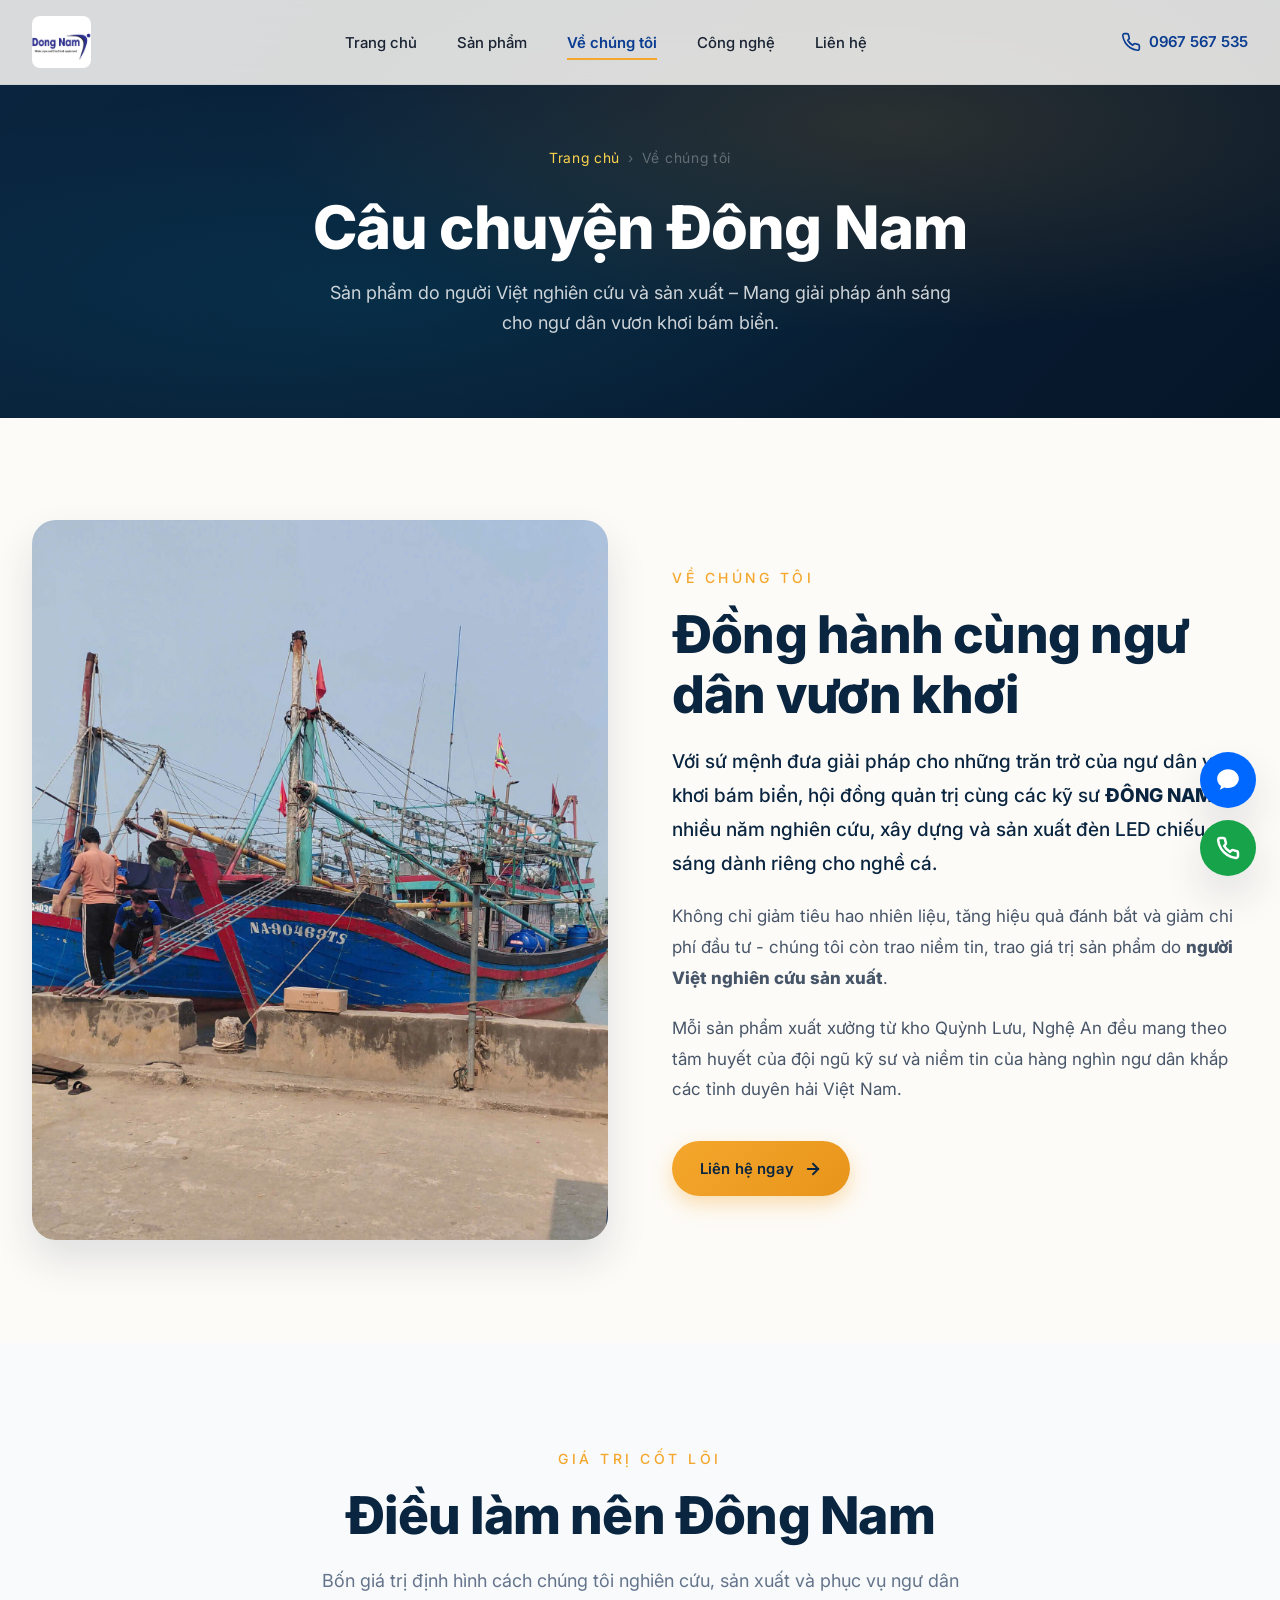
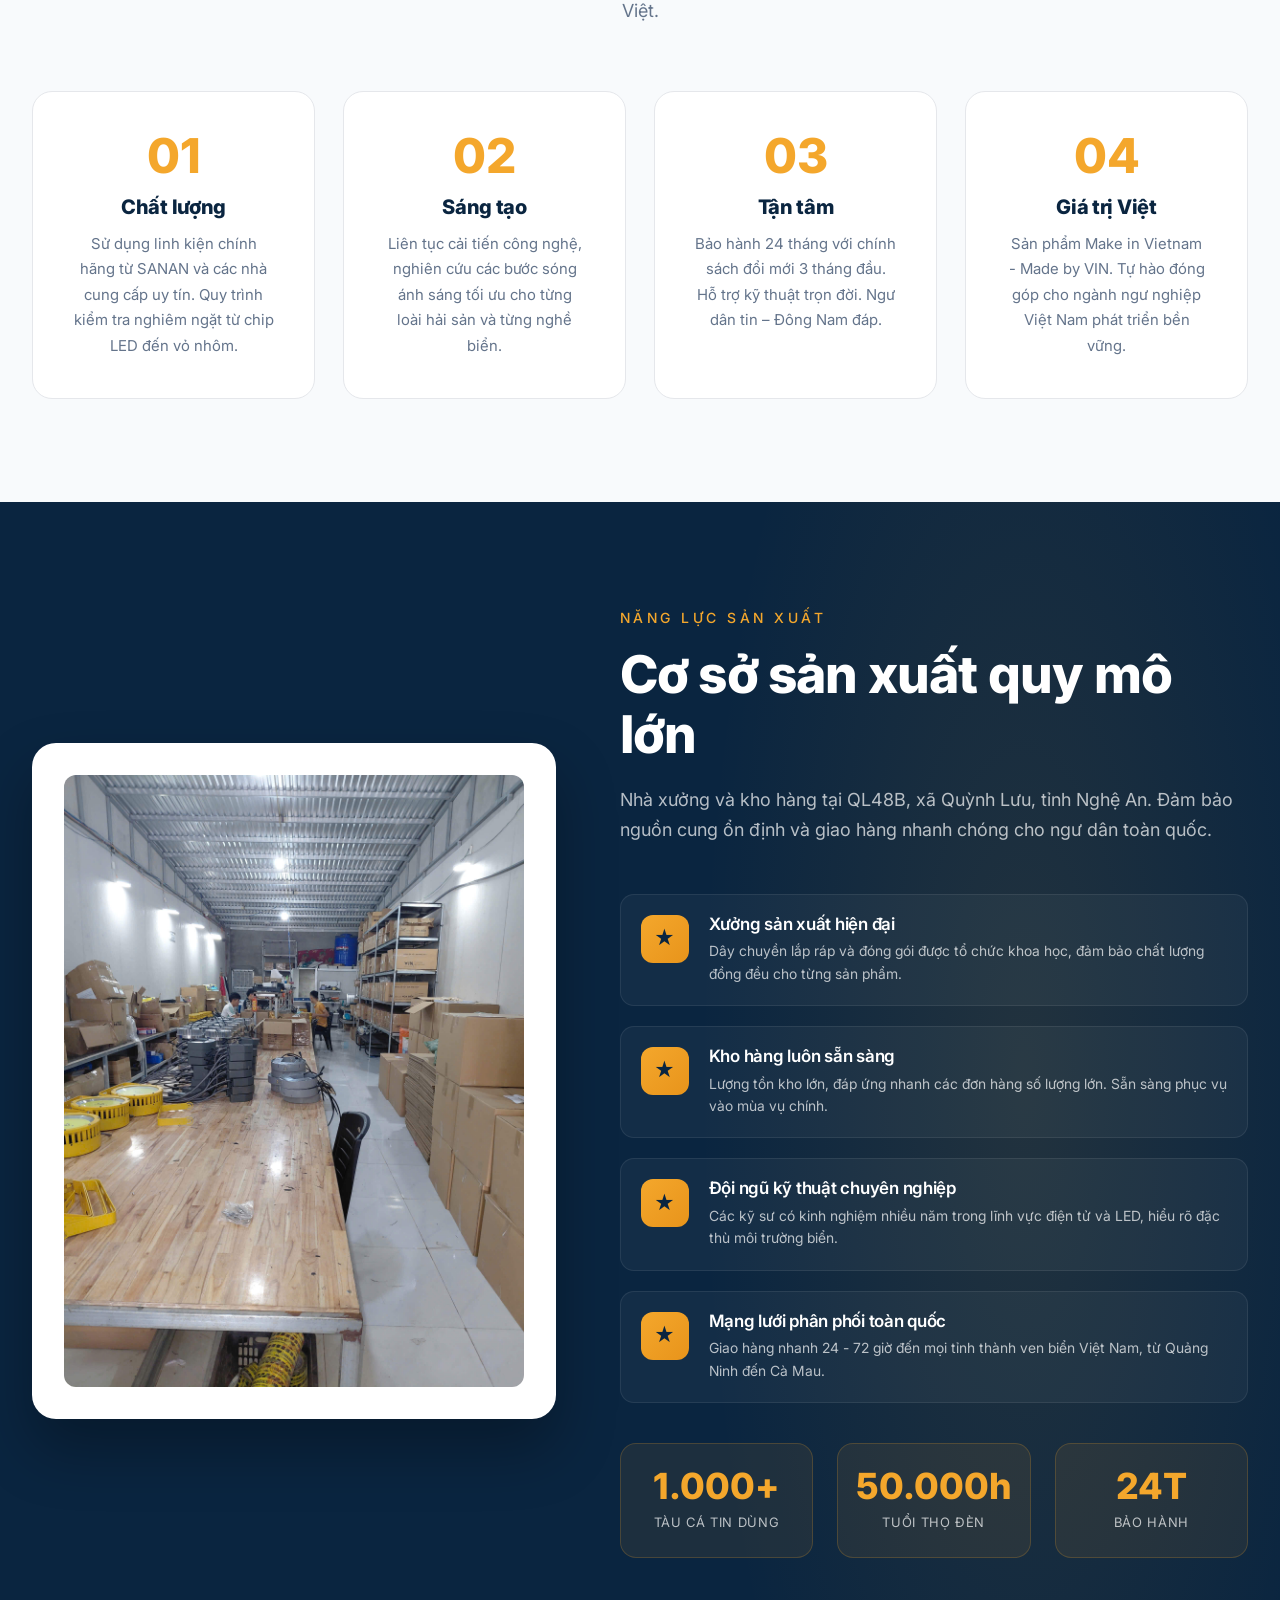
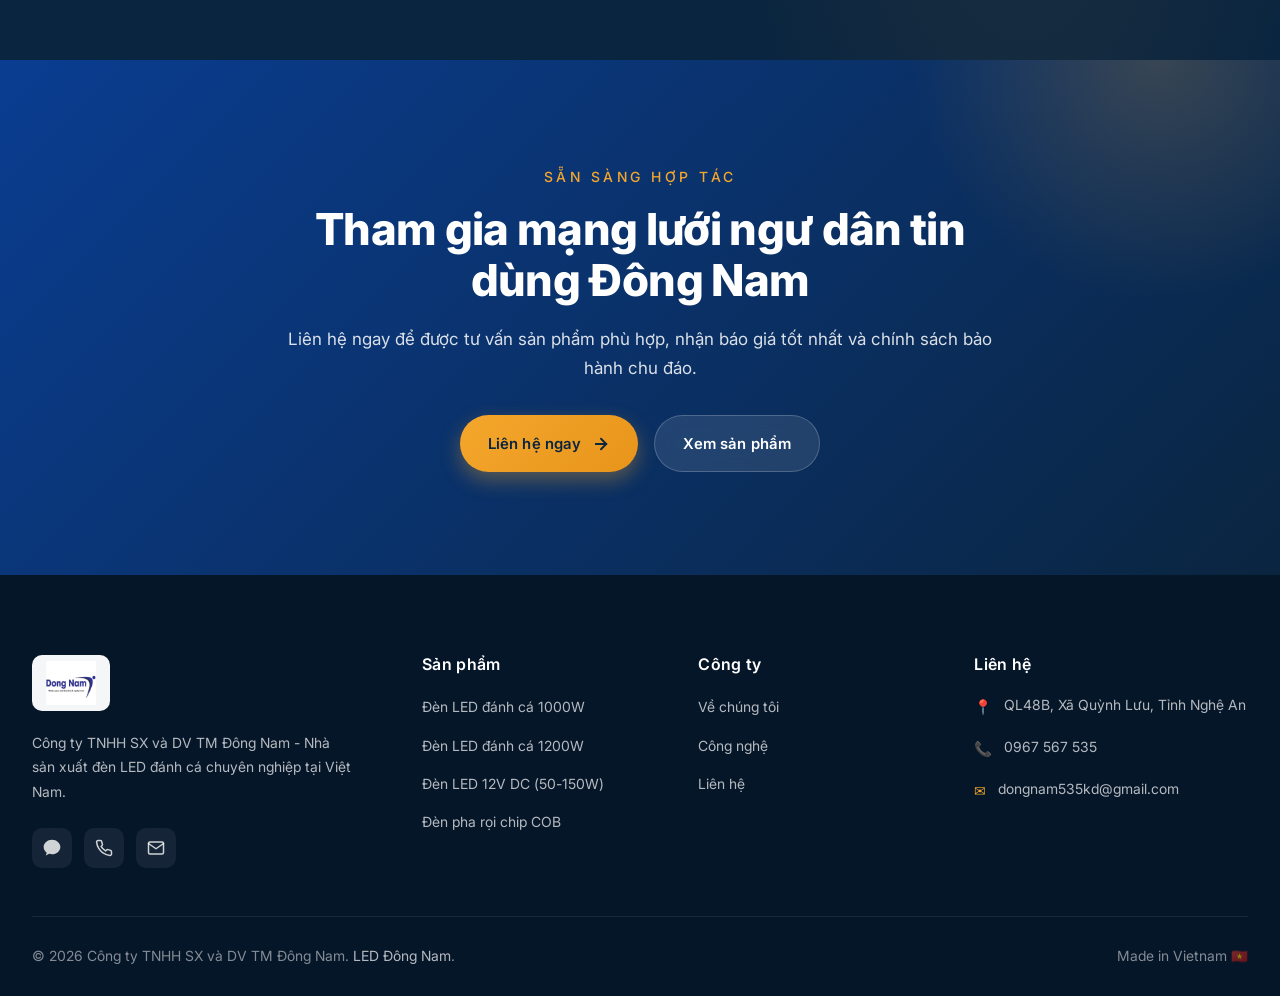
==== commit 2590920b: "edit content" ====
--- a/about/index.html
+++ b/about/index.html
@@ -34,12 +34,7 @@
     <meta name="theme-color" content="#0a2540" />
     <link rel="icon" type="image/svg+xml" href="/assets/images/favicon.svg" />
 
-    <link rel="preconnect" href="https://fonts.googleapis.com" />
-    <link rel="preconnect" href="https://fonts.gstatic.com" crossorigin />
-    <link
-      href="https://fonts.googleapis.com/css2?family=Inter:ital,opsz,wght@0,14..32,100..900;1,14..32,100..900&display=swap"
-      rel="stylesheet"
-    />
+    <link rel="stylesheet" href="/assets/fonts/stylesheet.css" />
     <link rel="stylesheet" href="/assets/css/style.css" />
 
     <script type="application/ld+json">
@@ -287,7 +282,7 @@
                 <div>
                   <h3>Mạng lưới phân phối toàn quốc</h3>
                   <p>
-                    Giao hàng nhanh 24-72 giờ đến mọi tỉnh thành ven biển Việt
+                    Giao hàng nhanh 24 - 72 giờ đến mọi tỉnh thành ven biển Việt
                     Nam, từ Quảng Ninh đến Cà Mau.
                   </p>
                 </div>
--- a/assets/fonts/stylesheet.css
+++ b/assets/fonts/stylesheet.css
@@ -0,0 +1,162 @@
+@font-face {
+    font-family: 'Inter';
+    src: url('Inter18pt-BlackItalic.woff2') format('woff2'),
+        url('Inter18pt-BlackItalic.woff') format('woff');
+    font-weight: 900;
+    font-style: italic;
+    font-display: swap;
+}
+
+@font-face {
+    font-family: 'Inter';
+    src: url('Inter18pt-Black.woff2') format('woff2'),
+        url('Inter18pt-Black.woff') format('woff');
+    font-weight: 900;
+    font-style: normal;
+    font-display: swap;
+}
+
+@font-face {
+    font-family: 'Inter';
+    src: url('Inter18pt-Bold.woff2') format('woff2'),
+        url('Inter18pt-Bold.woff') format('woff');
+    font-weight: bold;
+    font-style: normal;
+    font-display: swap;
+}
+
+@font-face {
+    font-family: 'Inter';
+    src: url('Inter18pt-BoldItalic.woff2') format('woff2'),
+        url('Inter18pt-BoldItalic.woff') format('woff');
+    font-weight: bold;
+    font-style: italic;
+    font-display: swap;
+}
+
+@font-face {
+    font-family: 'Inter';
+    src: url('Inter18pt-ExtraBold.woff2') format('woff2'),
+        url('Inter18pt-ExtraBold.woff') format('woff');
+    font-weight: bold;
+    font-style: normal;
+    font-display: swap;
+}
+
+@font-face {
+    font-family: 'Inter';
+    src: url('Inter18pt-ExtraBoldItalic.woff2') format('woff2'),
+        url('Inter18pt-ExtraBoldItalic.woff') format('woff');
+    font-weight: bold;
+    font-style: italic;
+    font-display: swap;
+}
+
+@font-face {
+    font-family: 'Inter';
+    src: url('Inter18pt-ExtraLight.woff2') format('woff2'),
+        url('Inter18pt-ExtraLight.woff') format('woff');
+    font-weight: 200;
+    font-style: normal;
+    font-display: swap;
+}
+
+@font-face {
+    font-family: 'Inter';
+    src: url('Inter18pt-ExtraLightItalic.woff2') format('woff2'),
+        url('Inter18pt-ExtraLightItalic.woff') format('woff');
+    font-weight: 200;
+    font-style: italic;
+    font-display: swap;
+}
+
+@font-face {
+    font-family: 'Inter';
+    src: url('Inter18pt-Italic.woff2') format('woff2'),
+        url('Inter18pt-Italic.woff') format('woff');
+    font-weight: normal;
+    font-style: italic;
+    font-display: swap;
+}
+
+@font-face {
+    font-family: 'Inter';
+    src: url('Inter18pt-Light.woff2') format('woff2'),
+        url('Inter18pt-Light.woff') format('woff');
+    font-weight: 300;
+    font-style: normal;
+    font-display: swap;
+}
+
+@font-face {
+    font-family: 'Inter';
+    src: url('Inter18pt-LightItalic.woff2') format('woff2'),
+        url('Inter18pt-LightItalic.woff') format('woff');
+    font-weight: 300;
+    font-style: italic;
+    font-display: swap;
+}
+
+@font-face {
+    font-family: 'Inter';
+    src: url('Inter18pt-Medium.woff2') format('woff2'),
+        url('Inter18pt-Medium.woff') format('woff');
+    font-weight: 500;
+    font-style: normal;
+    font-display: swap;
+}
+
+@font-face {
+    font-family: 'Inter';
+    src: url('Inter18pt-MediumItalic.woff2') format('woff2'),
+        url('Inter18pt-MediumItalic.woff') format('woff');
+    font-weight: 500;
+    font-style: italic;
+    font-display: swap;
+}
+
+@font-face {
+    font-family: 'Inter';
+    src: url('Inter18pt-Regular.woff2') format('woff2'),
+        url('Inter18pt-Regular.woff') format('woff');
+    font-weight: normal;
+    font-style: normal;
+    font-display: swap;
+}
+
+@font-face {
+    font-family: 'Inter';
+    src: url('Inter18pt-SemiBold.woff2') format('woff2'),
+        url('Inter18pt-SemiBold.woff') format('woff');
+    font-weight: 600;
+    font-style: normal;
+    font-display: swap;
+}
+
+@font-face {
+    font-family: 'Inter';
+    src: url('Inter18pt-SemiBoldItalic.woff2') format('woff2'),
+        url('Inter18pt-SemiBoldItalic.woff') format('woff');
+    font-weight: 600;
+    font-style: italic;
+    font-display: swap;
+}
+
+@font-face {
+    font-family: 'Inter';
+    src: url('Inter18pt-Thin.woff2') format('woff2'),
+        url('Inter18pt-Thin.woff') format('woff');
+    font-weight: 100;
+    font-style: normal;
+    font-display: swap;
+}
+
+@font-face {
+    font-family: 'Inter';
+    src: url('Inter18pt-ThinItalic.woff2') format('woff2'),
+        url('Inter18pt-ThinItalic.woff') format('woff');
+    font-weight: 100;
+    font-style: italic;
+    font-display: swap;
+}
+
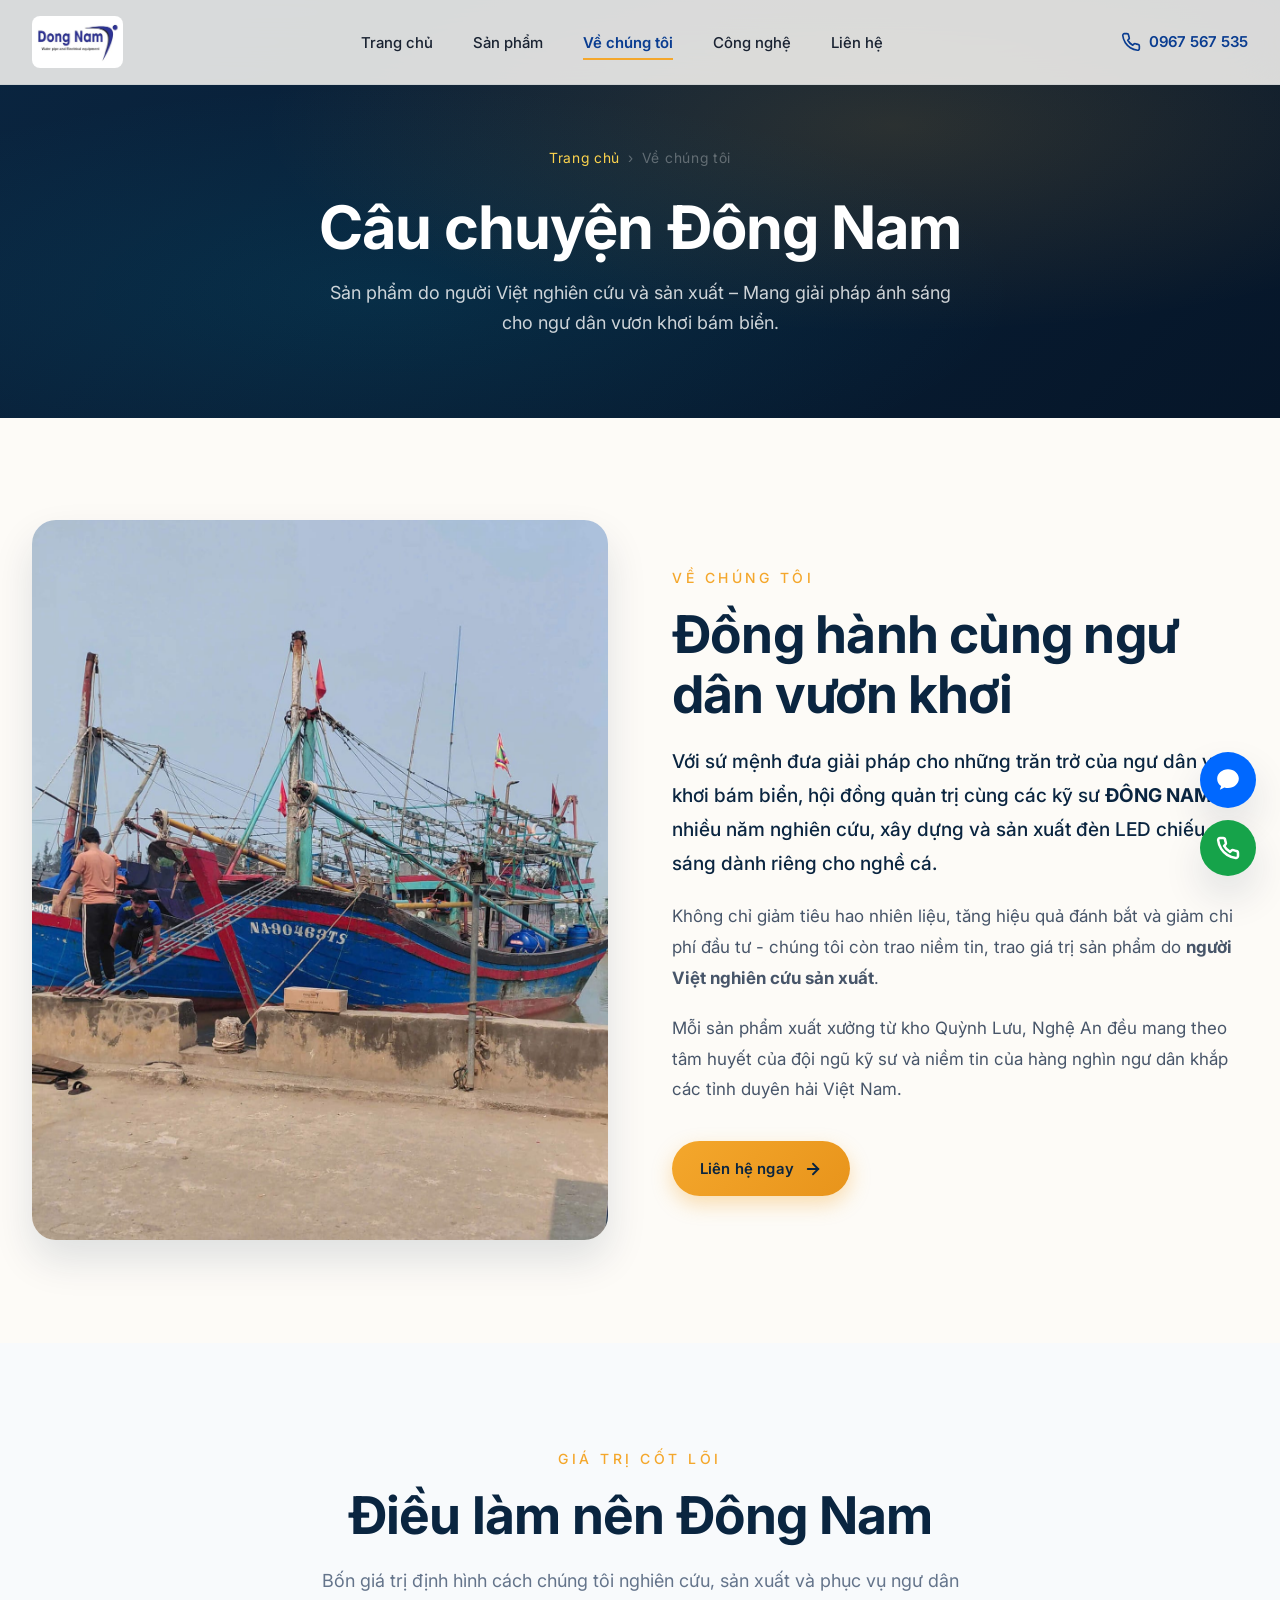
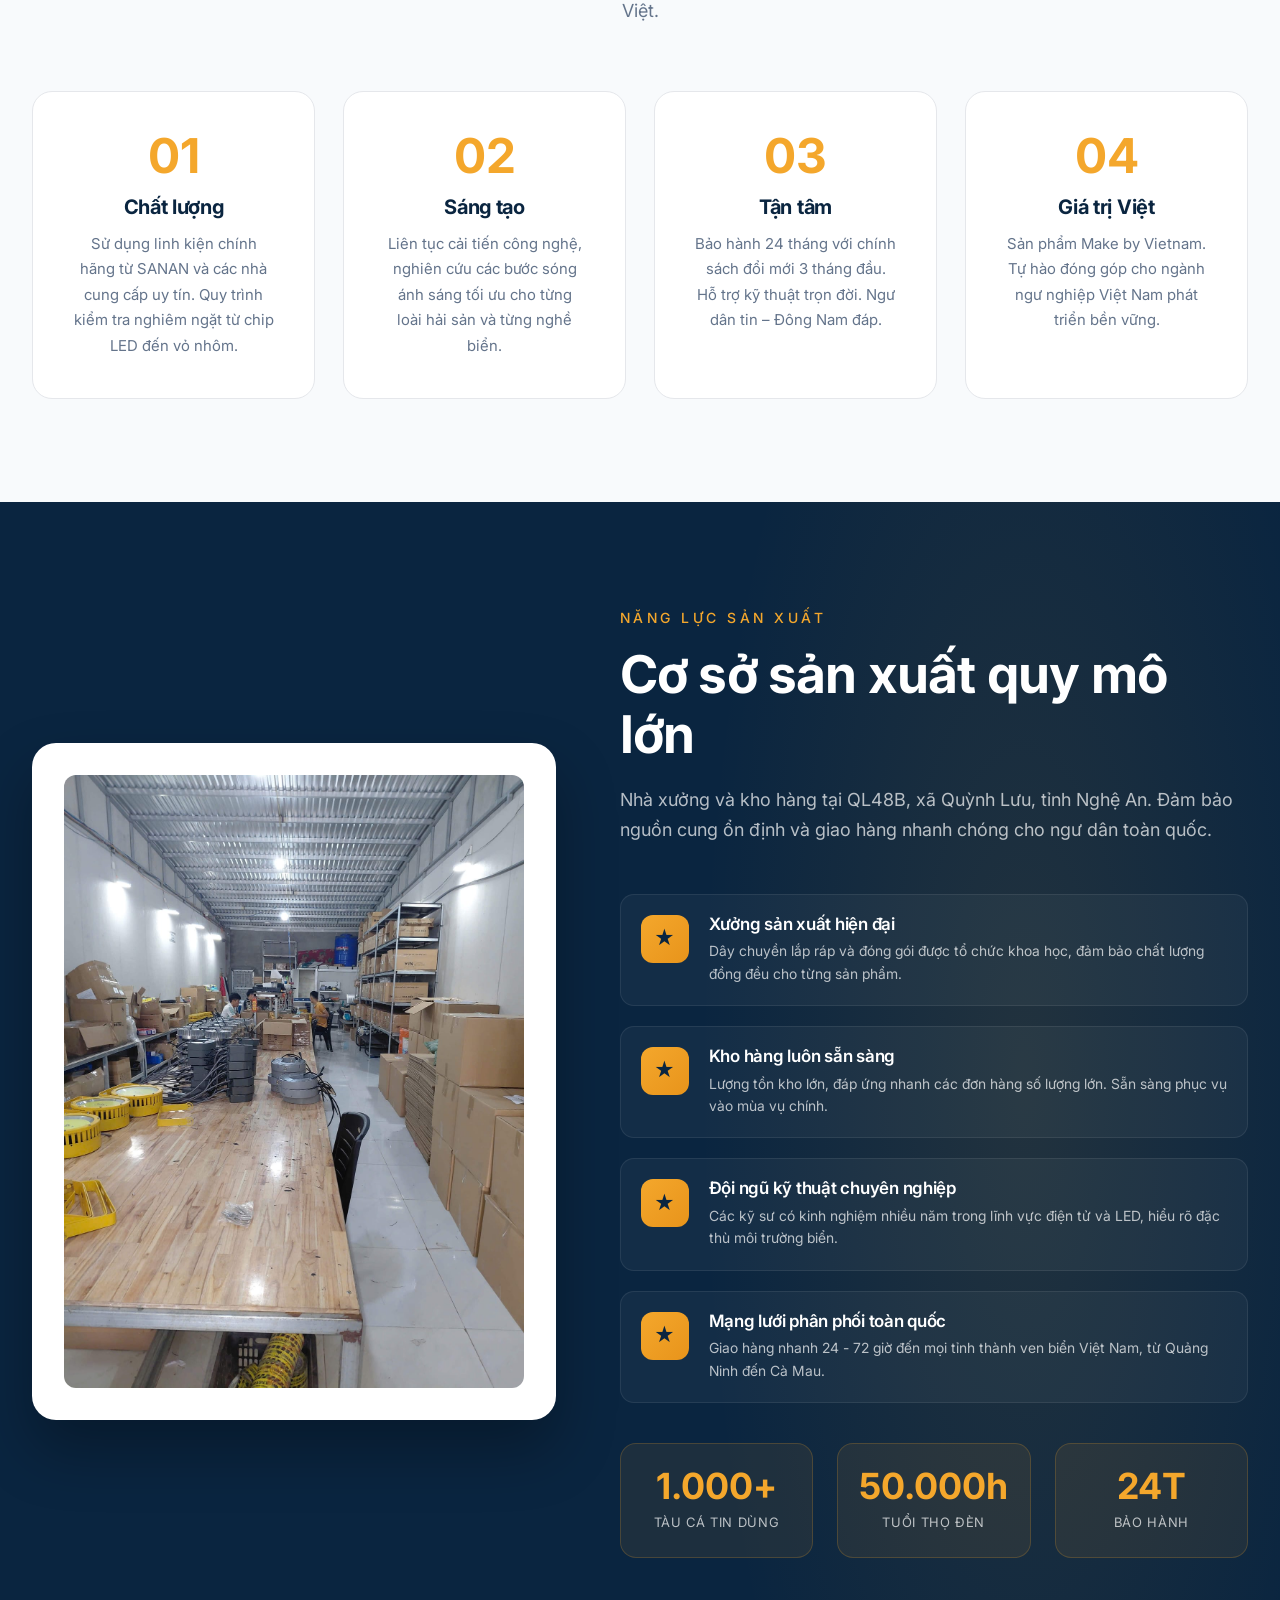
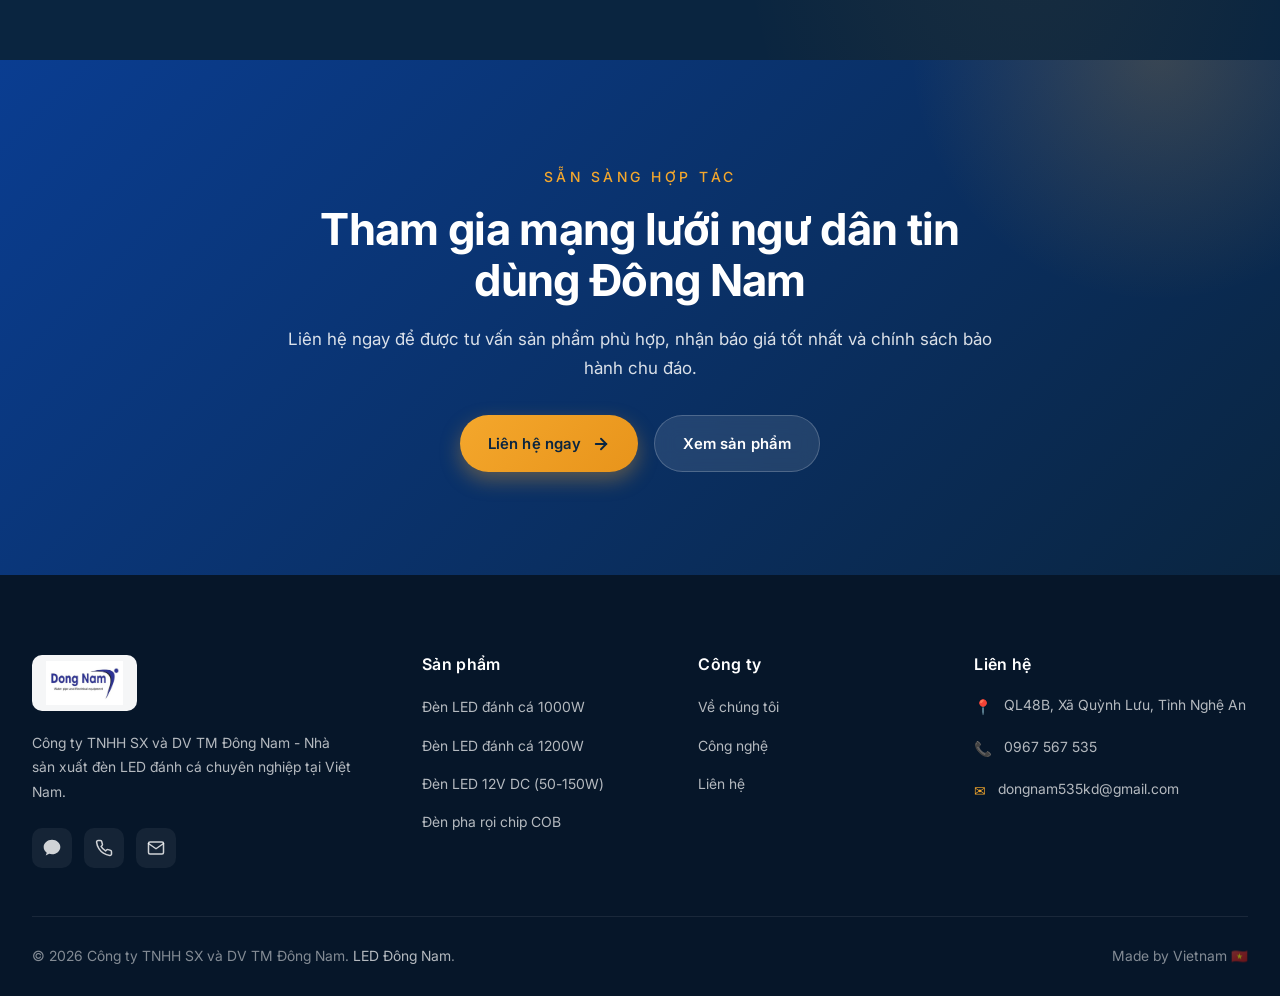
==== commit 8d252321: "fix bug" ====
--- a/about/index.html
+++ b/about/index.html
@@ -34,6 +34,20 @@
     <meta name="theme-color" content="#0a2540" />
     <link rel="icon" type="image/svg+xml" href="/assets/images/favicon.svg" />
 
+    <link
+      rel="preload"
+      href="/assets/fonts/Inter18pt-Regular.woff2"
+      as="font"
+      type="font/woff2"
+      crossorigin
+    />
+    <link
+      rel="preload"
+      href="/assets/fonts/Inter18pt-Bold.woff2"
+      as="font"
+      type="font/woff2"
+      crossorigin
+    />
     <link rel="stylesheet" href="/assets/fonts/stylesheet.css" />
     <link rel="stylesheet" href="/assets/css/style.css" />
 
@@ -216,8 +230,8 @@
             <div class="value-number">04</div>
             <h3>Giá trị Việt</h3>
             <p>
-              Sản phẩm Make in Vietnam - Made by VIN. Tự hào đóng góp cho ngành
-              ngư nghiệp Việt Nam phát triển bền vững.
+              Sản phẩm Make by Vietnam. Tự hào đóng góp cho ngành ngư nghiệp
+              Việt Nam phát triển bền vững.
             </p>
           </div>
         </div>
@@ -344,14 +358,16 @@
       <div class="container">
         <div class="footer-grid">
           <div class="footer-brand">
-            <img
-              src="/assets/images/logo.jpg"
-              alt="Logo Đông Nam LED"
-              width="160"
-              height="56"
-              loading="lazy"
-              decoding="async"
-            />
+            <a href="/" aria-label="Đông Nam LED - Trang chủ">
+              <img
+                src="/assets/images/logo.jpg"
+                alt="Logo Đông Nam LED"
+                width="160"
+                height="56"
+                loading="lazy"
+                decoding="async"
+              />
+            </a>
             <p>
               Công ty TNHH SX và DV TM Đông Nam - Nhà sản xuất đèn LED đánh cá
               chuyên nghiệp tại Việt Nam.
@@ -458,7 +474,7 @@
             © 2026 Công ty TNHH SX và DV TM Đông Nam.
             <a href="/">LED Đông Nam</a>.
           </div>
-          <div>Made in Vietnam 🇻🇳</div>
+          <div>Made by Vietnam 🇻🇳</div>
         </div>
       </div>
     </footer>
--- a/assets/fonts/stylesheet.css
+++ b/assets/fonts/stylesheet.css
@@ -1,162 +1,50 @@
+/* Inter (self-hosted) — only the weights/styles actually used by the site.
+   woff2 only (supported by all modern browsers since 2016). */
+
 @font-face {
-    font-family: 'Inter';
-    src: url('Inter18pt-BlackItalic.woff2') format('woff2'),
-        url('Inter18pt-BlackItalic.woff') format('woff');
-    font-weight: 900;
-    font-style: italic;
-    font-display: swap;
+  font-family: "Inter";
+  src: url("Inter18pt-Regular.woff2") format("woff2");
+  font-weight: 400;
+  font-style: normal;
+  font-display: swap;
 }
 
 @font-face {
-    font-family: 'Inter';
-    src: url('Inter18pt-Black.woff2') format('woff2'),
-        url('Inter18pt-Black.woff') format('woff');
-    font-weight: 900;
-    font-style: normal;
-    font-display: swap;
+  font-family: "Inter";
+  src: url("Inter18pt-Italic.woff2") format("woff2");
+  font-weight: 400;
+  font-style: italic;
+  font-display: swap;
 }
 
 @font-face {
-    font-family: 'Inter';
-    src: url('Inter18pt-Bold.woff2') format('woff2'),
-        url('Inter18pt-Bold.woff') format('woff');
-    font-weight: bold;
-    font-style: normal;
-    font-display: swap;
+  font-family: "Inter";
+  src: url("Inter18pt-Medium.woff2") format("woff2");
+  font-weight: 500;
+  font-style: normal;
+  font-display: swap;
 }
 
 @font-face {
-    font-family: 'Inter';
-    src: url('Inter18pt-BoldItalic.woff2') format('woff2'),
-        url('Inter18pt-BoldItalic.woff') format('woff');
-    font-weight: bold;
-    font-style: italic;
-    font-display: swap;
+  font-family: "Inter";
+  src: url("Inter18pt-SemiBold.woff2") format("woff2");
+  font-weight: 600;
+  font-style: normal;
+  font-display: swap;
 }
 
 @font-face {
-    font-family: 'Inter';
-    src: url('Inter18pt-ExtraBold.woff2') format('woff2'),
-        url('Inter18pt-ExtraBold.woff') format('woff');
-    font-weight: bold;
-    font-style: normal;
-    font-display: swap;
+  font-family: "Inter";
+  src: url("Inter18pt-Bold.woff2") format("woff2");
+  font-weight: 700;
+  font-style: normal;
+  font-display: swap;
 }
 
 @font-face {
-    font-family: 'Inter';
-    src: url('Inter18pt-ExtraBoldItalic.woff2') format('woff2'),
-        url('Inter18pt-ExtraBoldItalic.woff') format('woff');
-    font-weight: bold;
-    font-style: italic;
-    font-display: swap;
+  font-family: "Inter";
+  src: url("Inter18pt-BoldItalic.woff2") format("woff2");
+  font-weight: 700;
+  font-style: italic;
+  font-display: swap;
 }
-
-@font-face {
-    font-family: 'Inter';
-    src: url('Inter18pt-ExtraLight.woff2') format('woff2'),
-        url('Inter18pt-ExtraLight.woff') format('woff');
-    font-weight: 200;
-    font-style: normal;
-    font-display: swap;
-}
-
-@font-face {
-    font-family: 'Inter';
-    src: url('Inter18pt-ExtraLightItalic.woff2') format('woff2'),
-        url('Inter18pt-ExtraLightItalic.woff') format('woff');
-    font-weight: 200;
-    font-style: italic;
-    font-display: swap;
-}
-
-@font-face {
-    font-family: 'Inter';
-    src: url('Inter18pt-Italic.woff2') format('woff2'),
-        url('Inter18pt-Italic.woff') format('woff');
-    font-weight: normal;
-    font-style: italic;
-    font-display: swap;
-}
-
-@font-face {
-    font-family: 'Inter';
-    src: url('Inter18pt-Light.woff2') format('woff2'),
-        url('Inter18pt-Light.woff') format('woff');
-    font-weight: 300;
-    font-style: normal;
-    font-display: swap;
-}
-
-@font-face {
-    font-family: 'Inter';
-    src: url('Inter18pt-LightItalic.woff2') format('woff2'),
-        url('Inter18pt-LightItalic.woff') format('woff');
-    font-weight: 300;
-    font-style: italic;
-    font-display: swap;
-}
-
-@font-face {
-    font-family: 'Inter';
-    src: url('Inter18pt-Medium.woff2') format('woff2'),
-        url('Inter18pt-Medium.woff') format('woff');
-    font-weight: 500;
-    font-style: normal;
-    font-display: swap;
-}
-
-@font-face {
-    font-family: 'Inter';
-    src: url('Inter18pt-MediumItalic.woff2') format('woff2'),
-        url('Inter18pt-MediumItalic.woff') format('woff');
-    font-weight: 500;
-    font-style: italic;
-    font-display: swap;
-}
-
-@font-face {
-    font-family: 'Inter';
-    src: url('Inter18pt-Regular.woff2') format('woff2'),
-        url('Inter18pt-Regular.woff') format('woff');
-    font-weight: normal;
-    font-style: normal;
-    font-display: swap;
-}
-
-@font-face {
-    font-family: 'Inter';
-    src: url('Inter18pt-SemiBold.woff2') format('woff2'),
-        url('Inter18pt-SemiBold.woff') format('woff');
-    font-weight: 600;
-    font-style: normal;
-    font-display: swap;
-}
-
-@font-face {
-    font-family: 'Inter';
-    src: url('Inter18pt-SemiBoldItalic.woff2') format('woff2'),
-        url('Inter18pt-SemiBoldItalic.woff') format('woff');
-    font-weight: 600;
-    font-style: italic;
-    font-display: swap;
-}
-
-@font-face {
-    font-family: 'Inter';
-    src: url('Inter18pt-Thin.woff2') format('woff2'),
-        url('Inter18pt-Thin.woff') format('woff');
-    font-weight: 100;
-    font-style: normal;
-    font-display: swap;
-}
-
-@font-face {
-    font-family: 'Inter';
-    src: url('Inter18pt-ThinItalic.woff2') format('woff2'),
-        url('Inter18pt-ThinItalic.woff') format('woff');
-    font-weight: 100;
-    font-style: italic;
-    font-display: swap;
-}
-
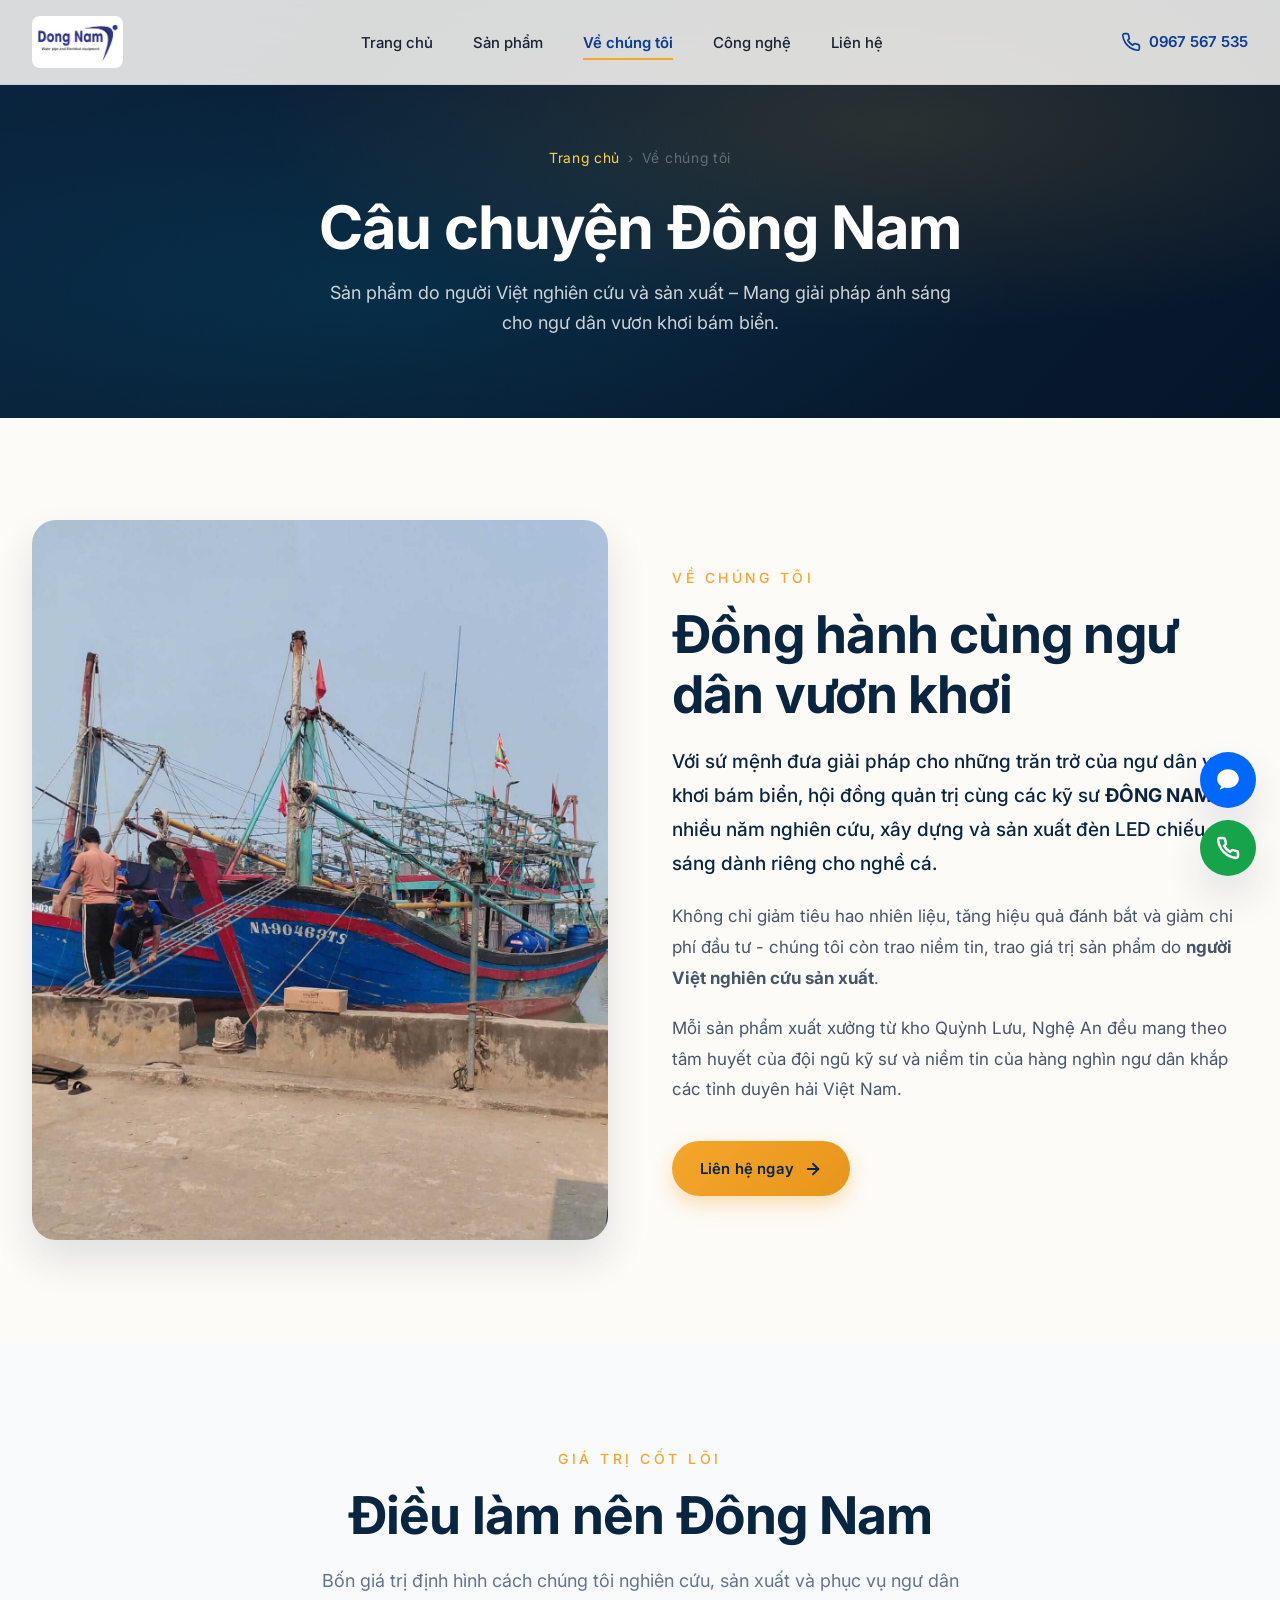
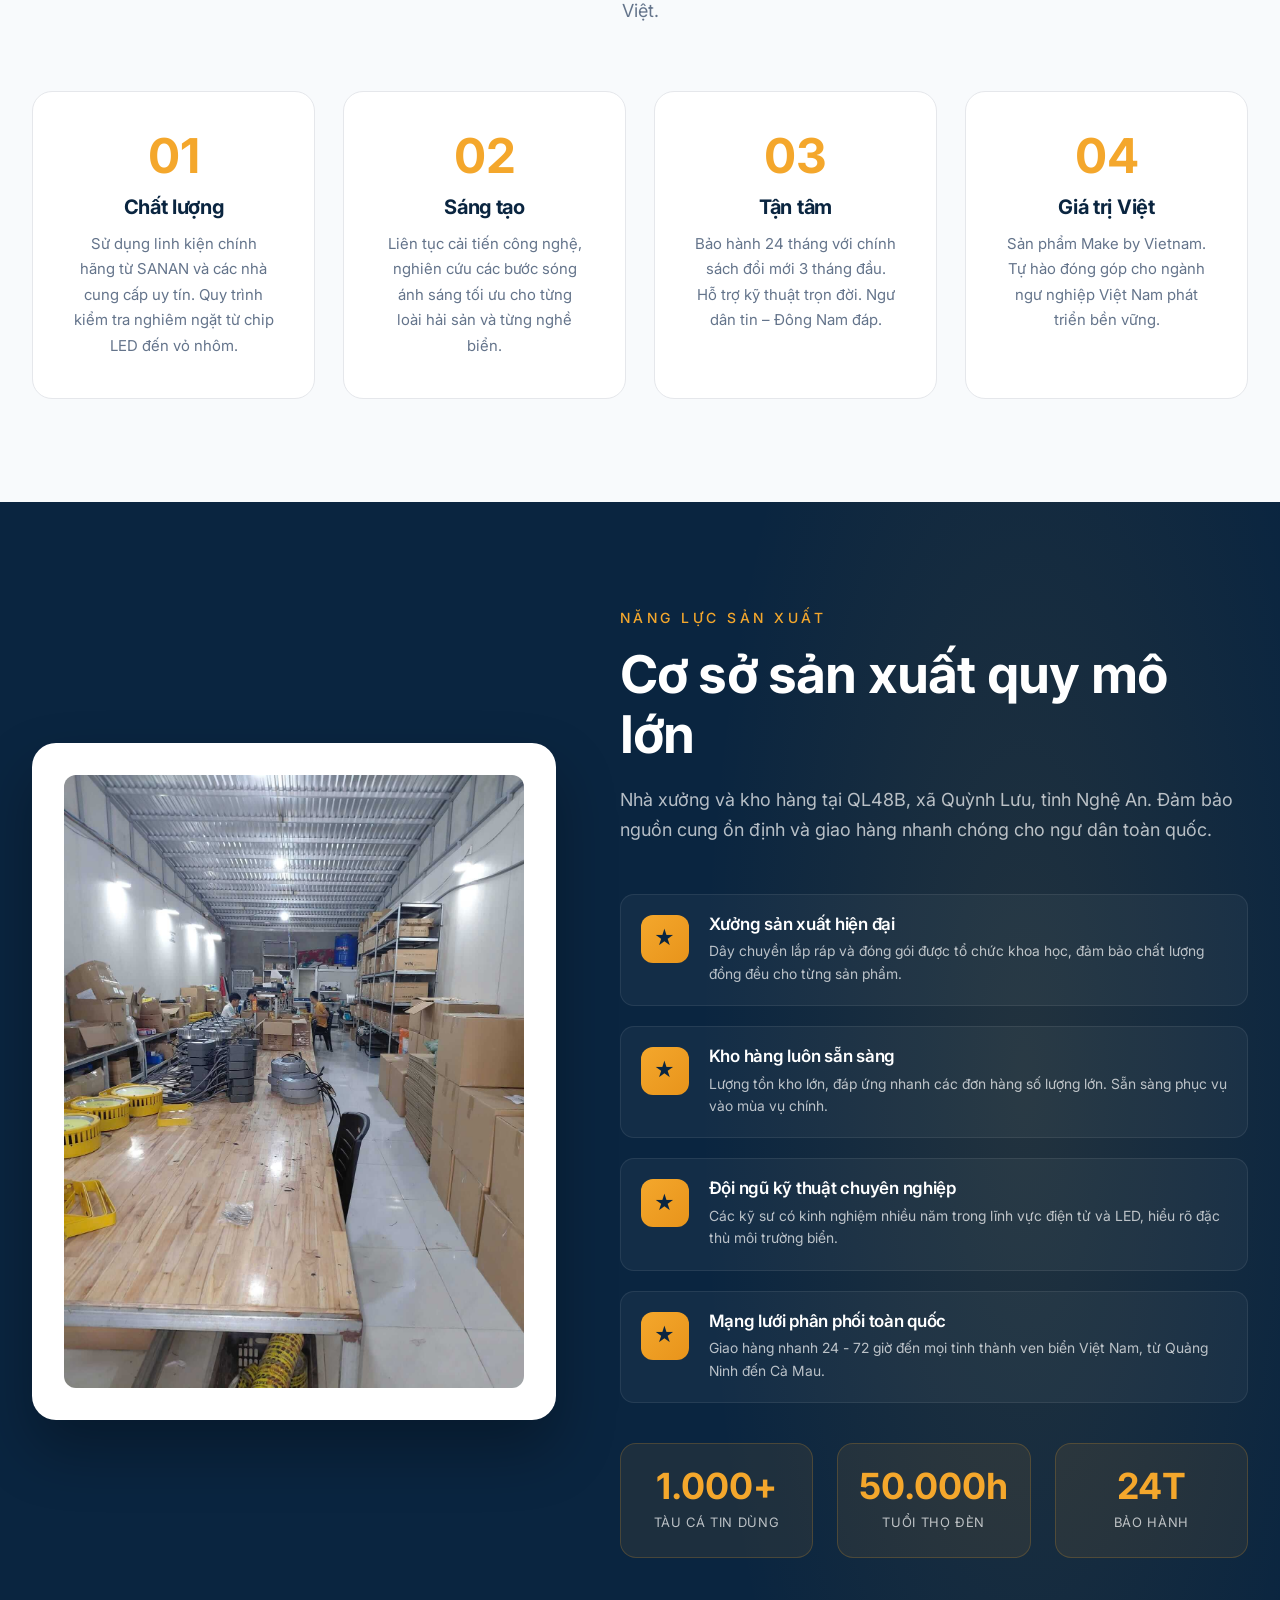
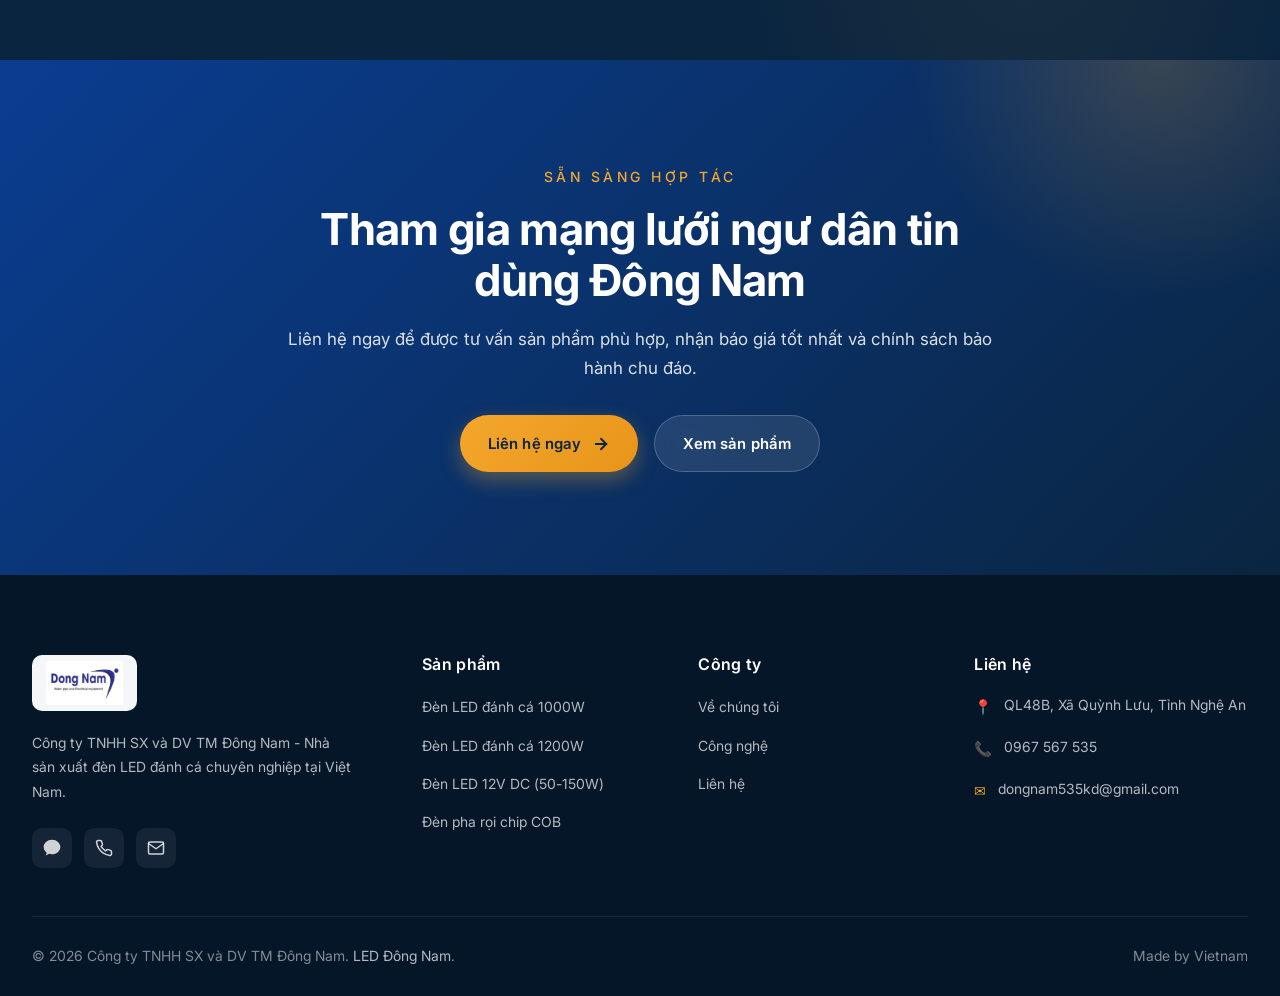
==== commit 74818063: "tiny img" ====
--- a/about/index.html
+++ b/about/index.html
@@ -474,7 +474,7 @@
             © 2026 Công ty TNHH SX và DV TM Đông Nam.
             <a href="/">LED Đông Nam</a>.
           </div>
-          <div>Made by Vietnam 🇻🇳</div>
+          <div>Made by Vietnam</div>
         </div>
       </div>
     </footer>
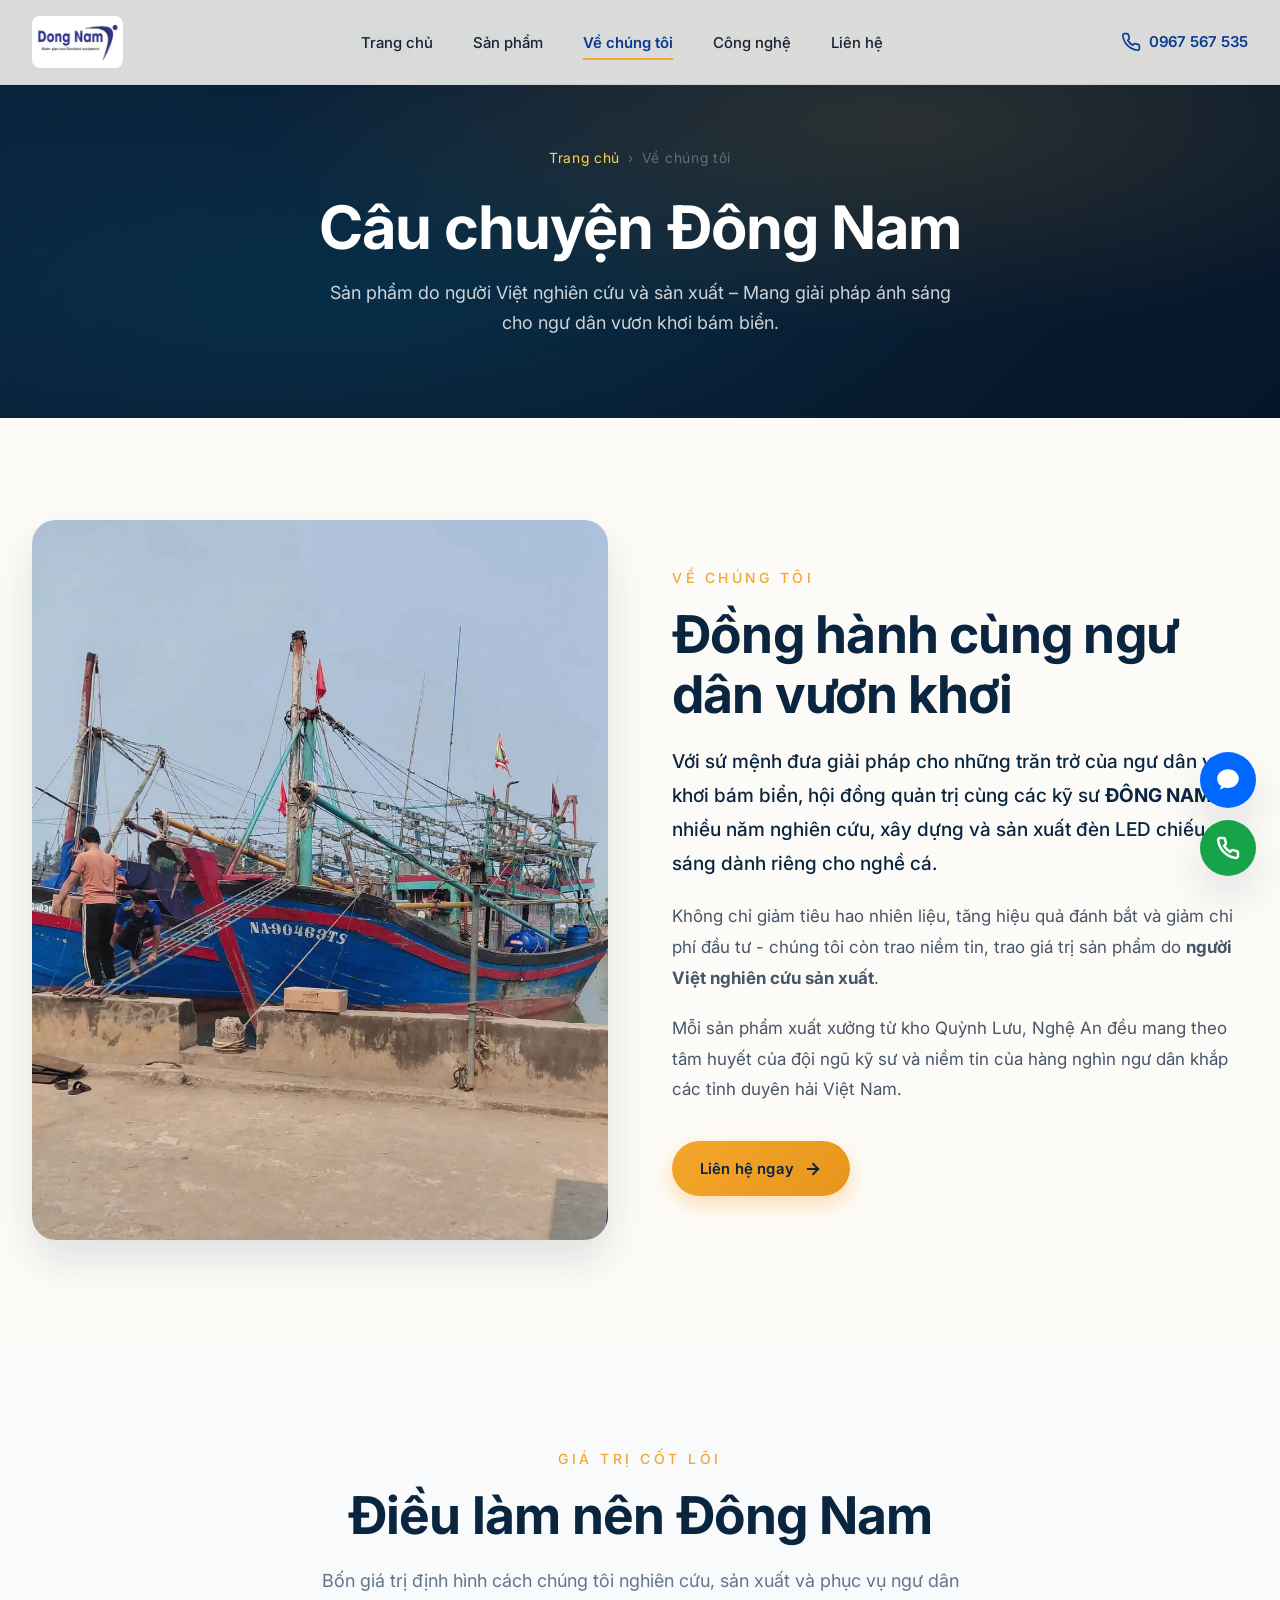
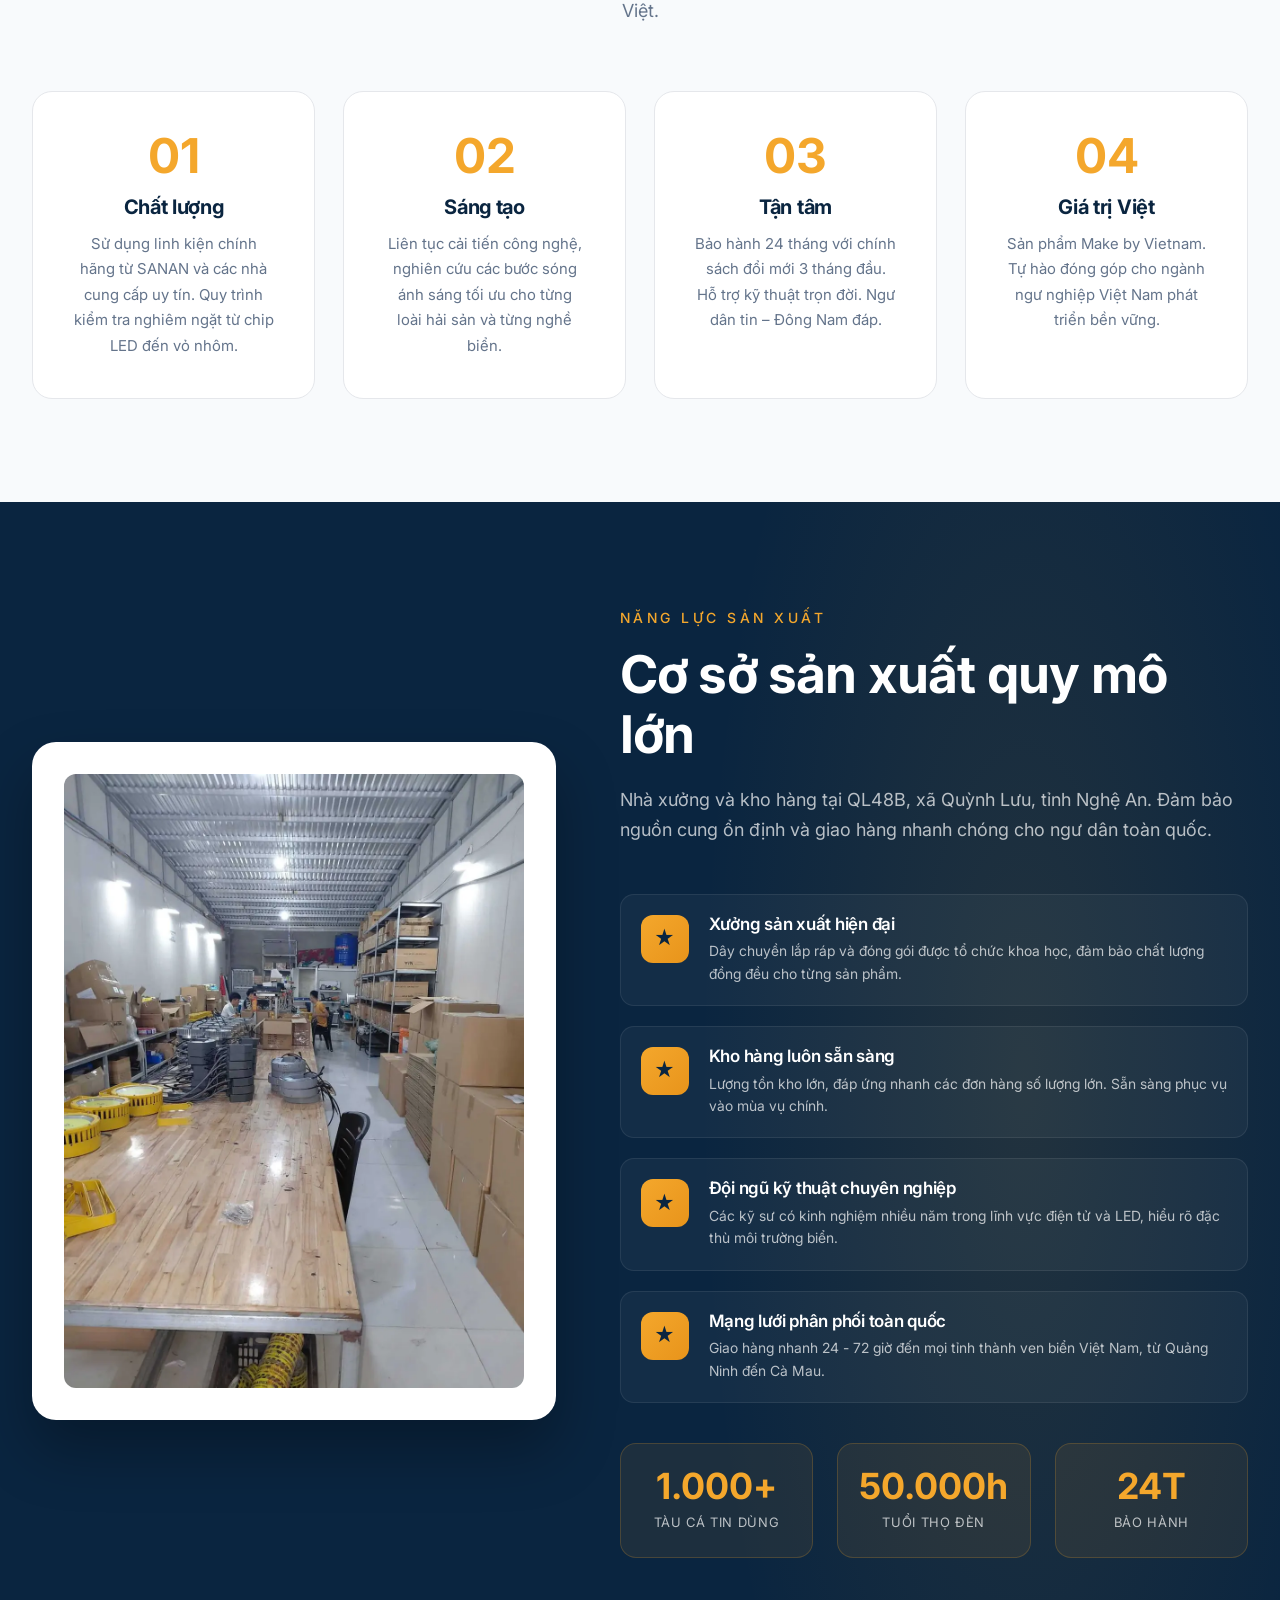
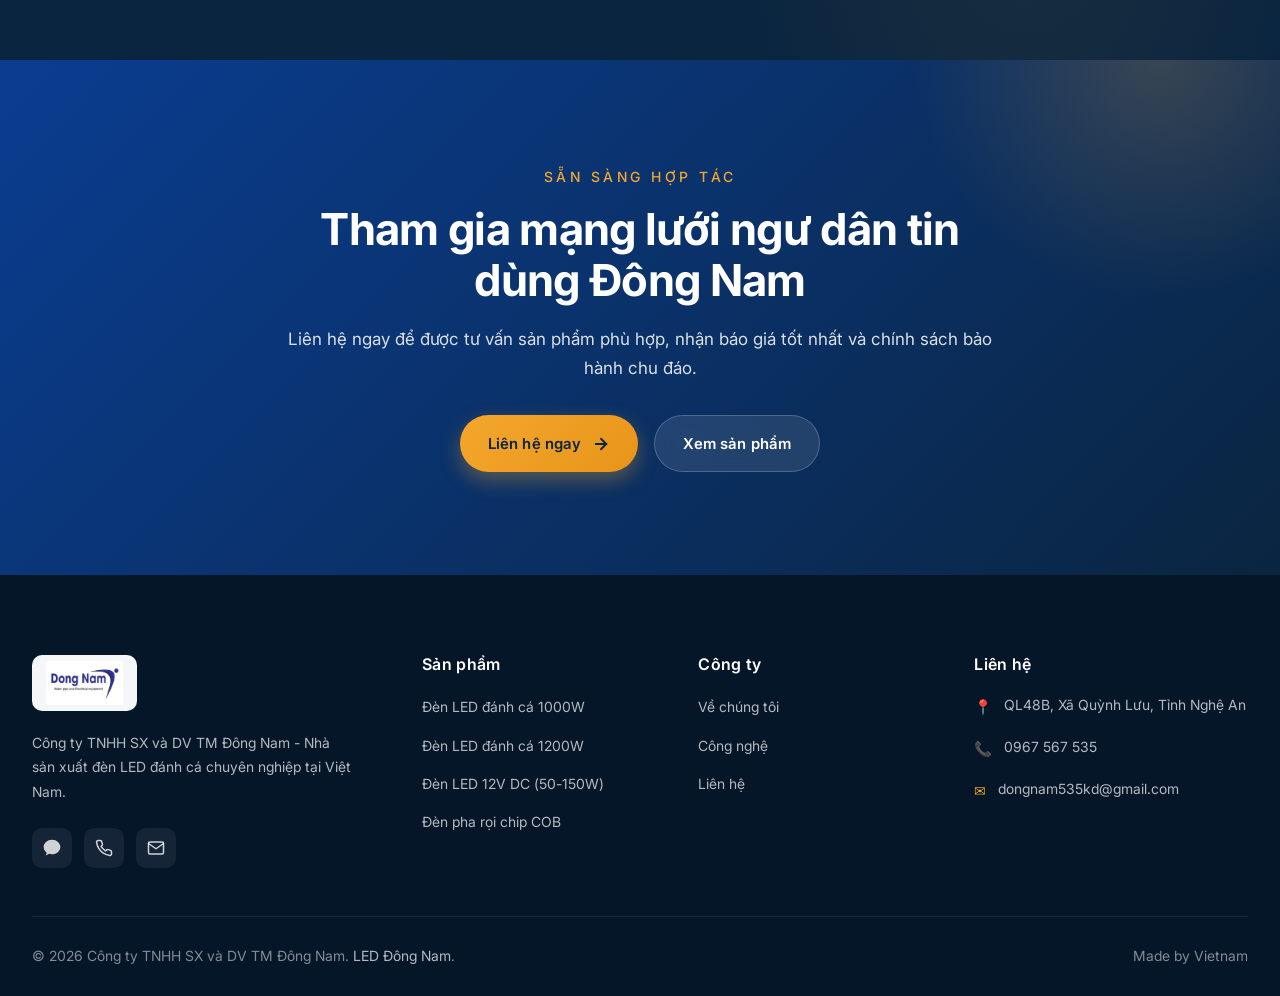
==== commit 743f6260: "fix performance" ====
--- a/about/index.html
+++ b/about/index.html
@@ -2,6 +2,10 @@
 <html lang="vi">
   <head>
     <meta charset="UTF-8" />
+    <meta
+      http-equiv="Content-Security-Policy"
+      content="default-src 'self'; base-uri 'self'; object-src 'none'; script-src 'self'; style-src 'self' 'unsafe-inline'; img-src 'self' data:; font-src 'self'; connect-src 'self'; frame-src https://www.google.com; form-action 'self'; upgrade-insecure-requests"
+    />
     <meta name="viewport" content="width=device-width, initial-scale=1.0" />
 
     <title>Về Đông Nam | Công Ty SX Đèn LED Đánh Cá Hàng Đầu Việt Nam</title>
@@ -138,7 +142,7 @@
         <div class="about-intro-grid">
           <div class="about-intro-image fade-in">
             <img
-              src="/assets/images/hop-san-pham.jpg"
+              src="/assets/images/hop-san-pham.webp"
               alt="Xưởng sản xuất đèn LED Đông Nam tại Nghệ An"
               width="680"
               height="510"
@@ -243,7 +247,7 @@
         <div class="tech-grid">
           <div class="tech-image fade-in">
             <img
-              src="/assets/images/kho-hang.jpg"
+              src="/assets/images/kho-hang.webp"
               alt="Kho hàng đèn LED đánh cá Đông Nam"
               width="680"
               height="510"
--- a/assets/css/style.css
+++ b/assets/css/style.css
@@ -1698,6 +1698,50 @@
   border: none;
 }
 
+/* Map facade (click-to-load, tránh third-party cookies khi tải trang) */
+.map-facade {
+  width: 100%;
+  height: 100%;
+  display: flex;
+  align-items: center;
+  justify-content: center;
+  text-align: center;
+  cursor: pointer;
+  background: linear-gradient(135deg, #0a2540 0%, #0a3d91 100%);
+  color: #fff;
+}
+
+.map-facade-inner {
+  display: flex;
+  flex-direction: column;
+  align-items: center;
+  gap: 0.5rem;
+  padding: 1.5rem;
+  max-width: 420px;
+}
+
+.map-facade-inner svg {
+  color: #f4a72c;
+}
+
+.map-facade-inner strong {
+  font-size: 1.15rem;
+}
+
+.map-facade-inner span {
+  opacity: 0.85;
+}
+
+.map-facade-btn {
+  margin-top: 0.75rem;
+}
+
+.map-facade-inner small {
+  margin-top: 0.25rem;
+  font-size: 0.78rem;
+  opacity: 0.7;
+}
+
 /* ========================================
    ANIMATIONS
    ======================================== */
